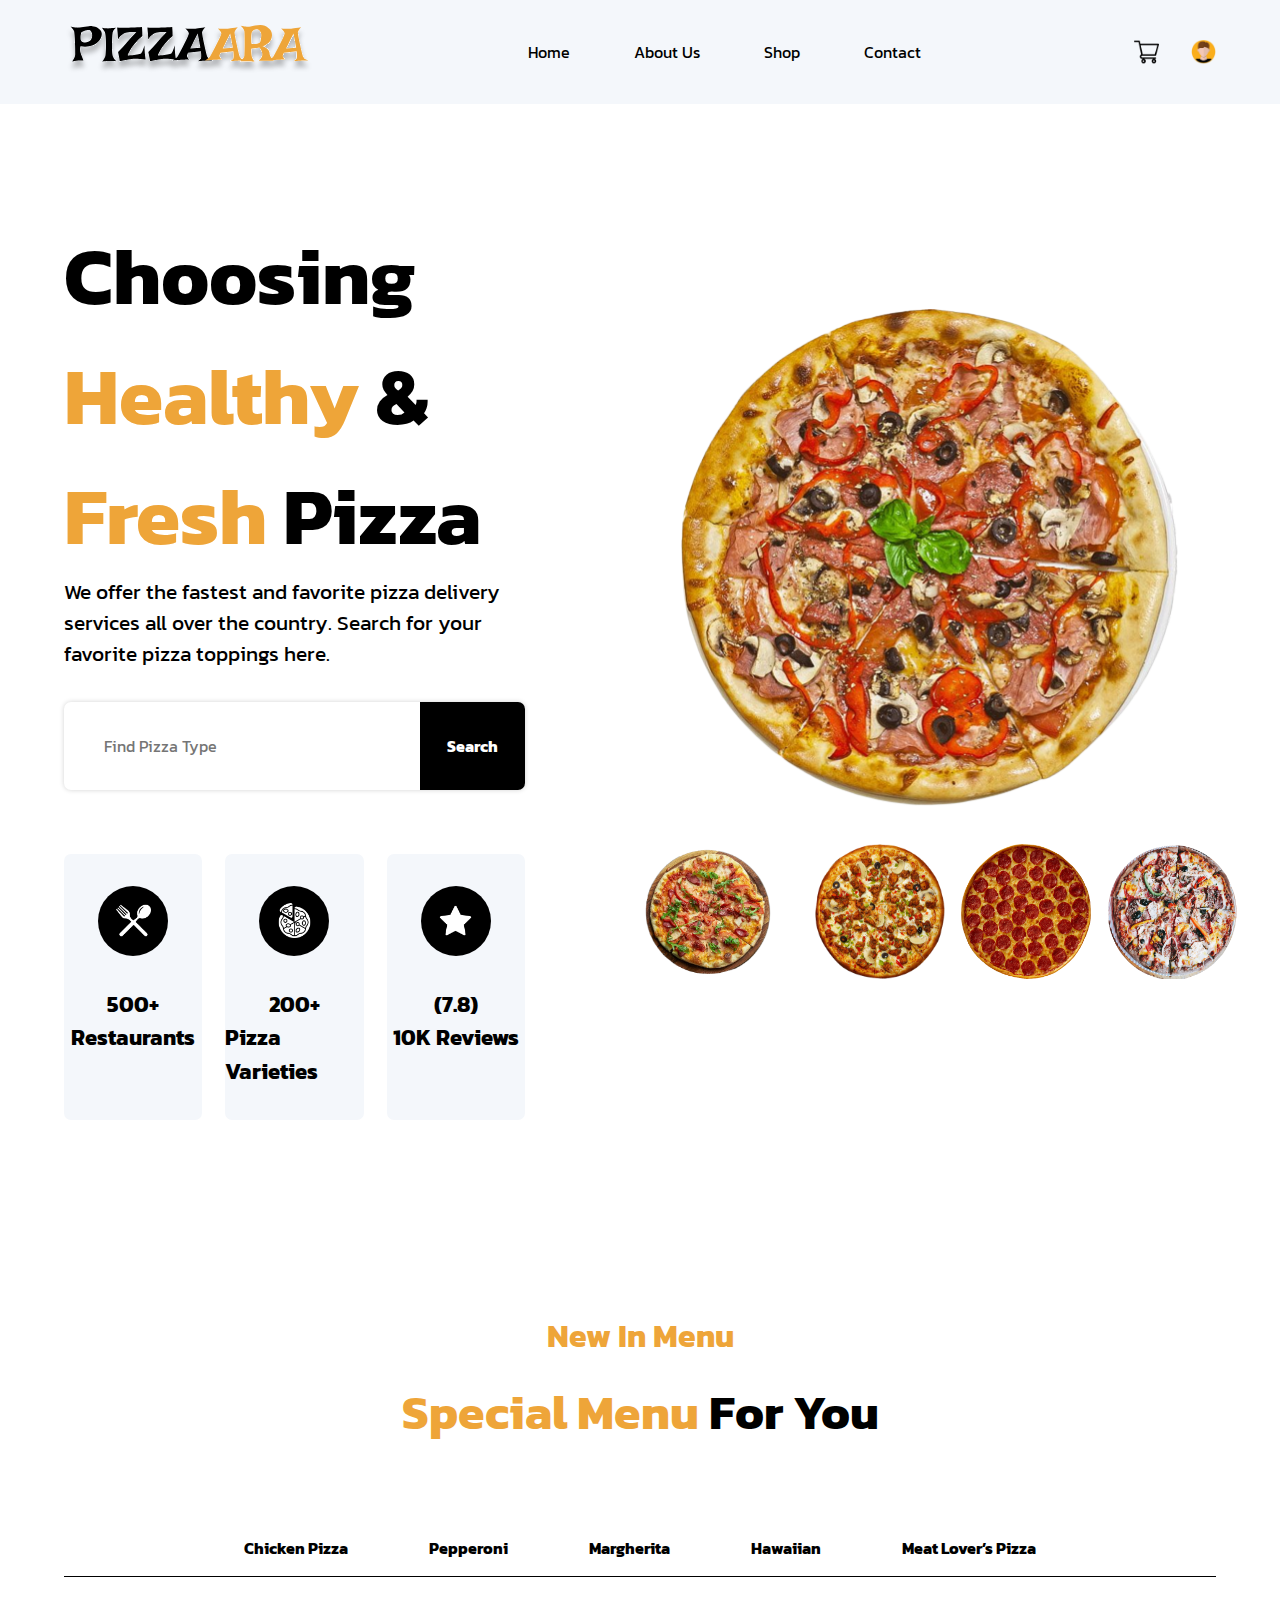
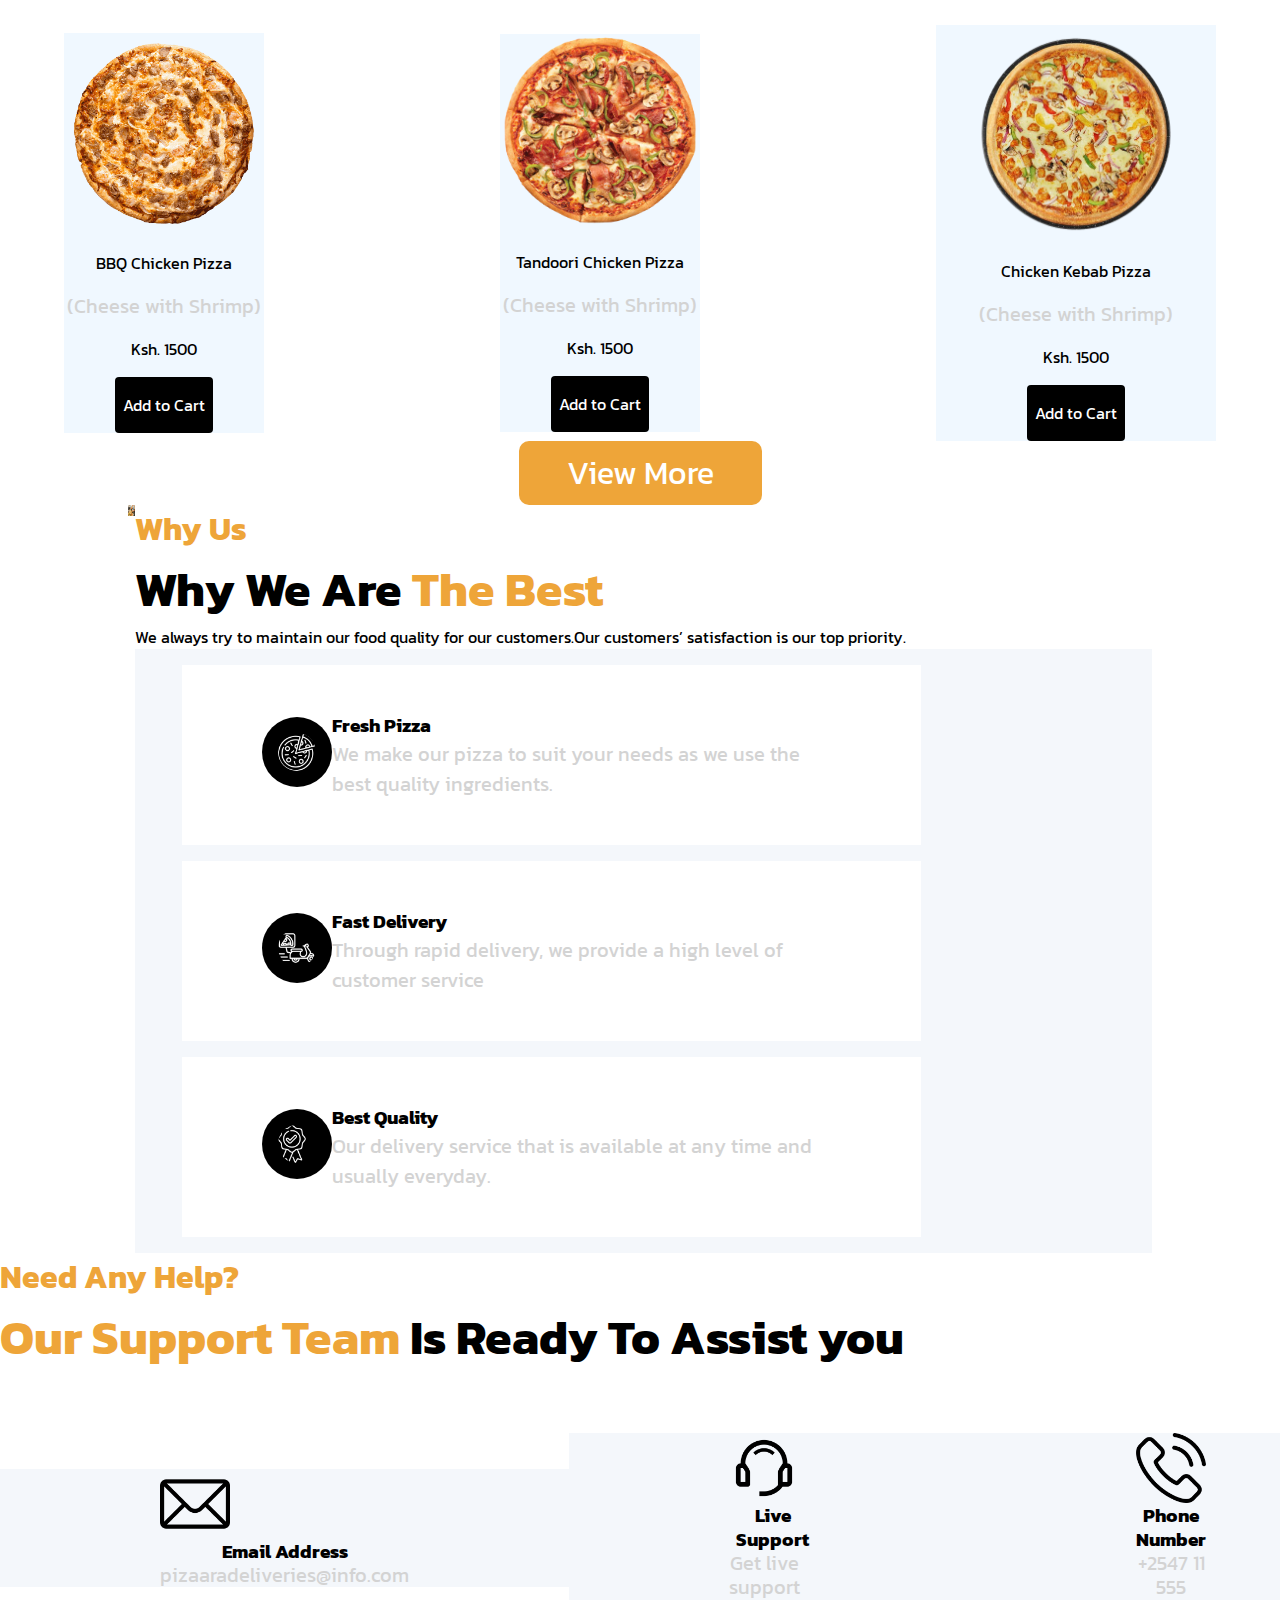
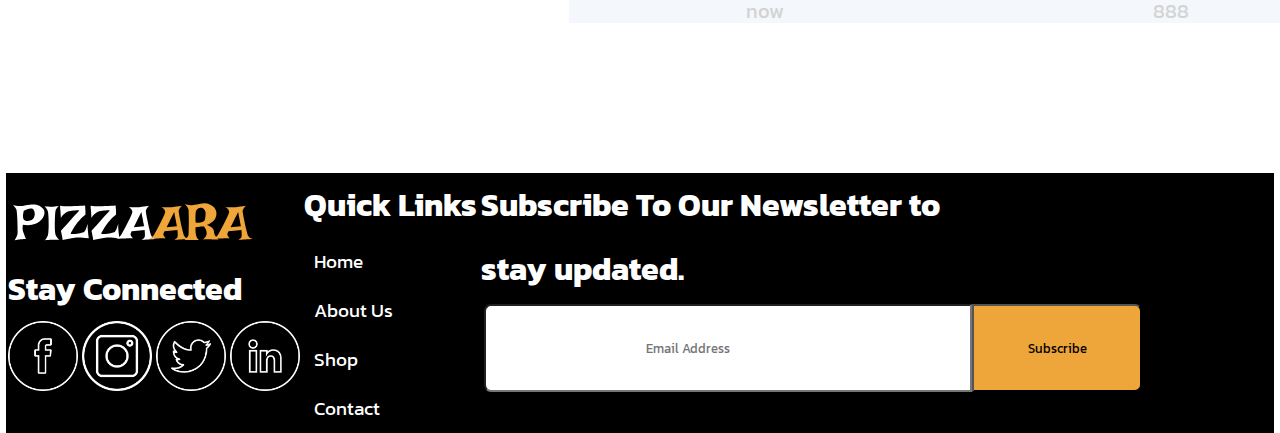
==== index.html @ a8d2695e "made changes to my project" ====
<!DOCTYPE html>
<html lang="en">
  <head>
    <meta charset="UTF-8" />
    <meta name="viewport" content="width=device-width, initial-scale=1.0" />
    <link href="css/style.css" rel="stylesheet" />
    <link rel="preconnect" href="https://fonts.googleapis.com" />
    <link rel="preconnect" href="https://fonts.gstatic.com" crossorigin />
    <link
      href="https://fonts.googleapis.com/css2?family=Kanit:wght@300;400&display=swap"
      rel="stylesheet"
    />
    <link
      rel="stylesheet"
      href="https://cdnjs.cloudflare.com/ajax/libs/font-awesome/6.5.1/css/all.min.css"
      integrity="sha512-DTOQO9RWCH3ppGqcWaEA1BIZOC6xxalwEsw9c2QQeAIftl+Vegovlnee1c9QX4TctnWMn13TZye+giMm8e2LwA=="
      crossorigin="anonymous"
      referrerpolicy="no-referrer"
    />
    <title>Pizzaara-deliveries</title>
  </head>
  <body>
    <!-- header-part -->
    <header>
      <nav class="nav">
        <div class="container">
          <div class="nav__container">
            <div class="nav__logo">
              <img src="images/logo.svg" width="250" />
            </div>
            <div class="nav__menu">
              <div class="humberger"></div>
              <ul>
                <li>Home</li>
                <li>About Us</li>
                <li>Shop</li>
                <li>Contact</li>
              </ul>
            </div>

            <div class="nav__icons">
              <img src="/images/shopping-cart.png" width="25" />
              <img src="/images/avatar.png" width="25" />
            </div>
            <div class="humberger">
              <i class="fa-solid fa-bars"></i>
            </div>
          </div>
        </div>
      </nav>
      <section class="hero">
        <div class="container">
          <div class="hero__container">
            <div class="hero__content__left">
              <div class="hero__content__left__container">
                <h4>Easy way to order your food</h4>
                <h1>
                  Choosing <span class="text__orange">Healthy </span>&<span
                    class="text__orange"
                  >
                    Fresh</span
                  >
                  Pizza
                </h1>
                <p>
                  We offer the fastest and favorite pizza delivery services all
                  over the country. Search for your favorite pizza toppings
                  here.
                </p>
                <div class="hero__search">
                  <i class="fas fa-search fa-2x"></i>
                  <form>
                    <input type="text" placeholder="Find Pizza Type" />
                    <div class="hero__search__button">
                      <button>Search</button>
                    </div>
                  </form>
                </div>
                <div class="hero__cards">
                  <div class="hero__cards__container">
                    <div class="hero__cards__image">
                      <img src="images/cutlery.png" width="35" />
                    </div>

                    <p>500+</p>
                    <p>Restaurants</p>
                  </div>
                  <div class="hero__cards__container">
                    <div class="hero__cards__image">
                      <img src="images/varieties.png" width="35" />
                    </div>

                    <p>200+</p>
                    <p>Pizza Varieties</p>
                  </div>
                  <div class="hero__cards__container">
                    <div class="hero__cards__image">
                      <img src="images/star.png" width="35" />
                    </div>
                    <p>(7.8)</p>
                    <p>10K Reviews</p>
                  </div>
                </div>
              </div>
            </div>
            <div class="hero__content__right">
              <div>
                <img src="images/hero-pizza.png" width="500" />
              </div>
              <div class="content__right__img">
                <img src="images/pizza-1.png" width="180" />
                <img src="images/pizza-2.png" width="130" />
                <img src="images/pizza-3.png" width="130" />
                <img src="images/pizza-4.png" width="130" />
              </div>
            </div>
          </div>
        </div>
      </section>
    </header>
    <!-- main-part -->
    <section class="menu">
      <div class="container">
        <div class="menu__container">
          <div class="text__orange__menu">
            <div>
              <h4><span class="text__orange">New In Menu</span></h4>
            </div>
            <div>
              <h2><span class="text__orange">Special Menu </span>For You</h2>
            </div>
          </div>
          <div>
            <div class="menu__li">
              <ul>
                <li>Chicken Pizza</li>
                <li>Pepperoni</li>
                <li>Margherita</li>
                <li>Hawaiian</li>
                <li>Meat Lover’s Pizza</li>
              </ul>
            </div>
            <div class="menu__amount__container">
              <div class="menu__images">
                <img src="images/barbecue-chicken-pizza.png" width="200" />
                <p>BBQ Chicken Pizza</p>
                <p class="light__text">(Cheese with Shrimp)</p>

                <p>Ksh. 1500</p>

                <button>Add to Cart</button>
              </div>
              <div class="menu__images">
                <img src="images/tandoori-chicken.png" width="200" />
                <p>Tandoori Chicken Pizza</p>
                <p class="light__text">(Cheese with Shrimp)</p>

                <p>Ksh. 1500</p>
                <button>Add to Cart</button>
              </div>
              <div class="menu__images">
                <img src="images/chicken-kebab.png" width="280" />
                <p>Chicken Kebab Pizza</p>
                <p class="light__text">(Cheese with Shrimp)</p>

                <p>Ksh. 1500</p>
                <button>Add to Cart</button>
              </div>
            </div>

            <div class="button__viewMore">
              <button class="text__orange">View More</button>
            </div>
          </div>
        </div>
      </div>
    </section>
    <section class="why__menu">
      <div class="why__menu__container">
        <div class="why__menu__left">
          <!-- <img src="images/why-us.png" /> -->
        </div>
        <div class="why__menu__right">
          <h4><span class="text__orange">Why Us</span></h4>
          <h2>Why We Are<span class="text__orange"> The Best</span></h2>
          <p>
            We always try to maintain our food quality for our customers.Our
            customers’ satisfaction is our top priority.
          </p>
          <div class="why__menu__section">
            <div class="why__menu__image">
              <div>
                <img src="/images/fresh-pizza.png" width="70" />
              </div>
              <div>
                <h3>Fresh Pizza</h3>
                <p class="light__text">
                  We make our pizza to suit your needs as we use the best
                  quality ingredients.
                </p>
              </div>
            </div>
            <div class="why__menu__image">
              <div>
                <img src="/images/fast-delivery.png" width="70" />
              </div>
              <div>
                <h3>Fast Delivery</h3>
                <p class="light__text">
                  Through rapid delivery, we provide a high level of customer
                  service
                </p>
              </div>
            </div>
            <div class="why__menu__image">
              <div>
                <img src="/images/quality.png" width="70" />
              </div>
              <div>
                <h3>Best Quality</h3>
                <p class="light__text">
                  Our delivery service that is available at any time and usually
                  everyday.
                </p>
              </div>
            </div>
          </div>
        </div>
      </div>
    </section>
    <section>
      <div class="menu__help">
        <h4><span class="text__orange">Need Any Help?</span></h4>
        <h2>
          <span class="text__orange">Our Support Team</span>
          <span class="black">Is Ready To Assist you</span>
        </h2>
      </div>

      <div class="menu__contact">
        <div class="menu__contact__image">
          <img src="/images/mail.png" width="70" />
          <h3><span class="black">Email Address</span></h3>
          <p class="light__text">pizaaradeliveries@info.com</p>
        </div>
        <div class="menu__contact__image">
          <img src="/images/live-support.png" width="70" />
          <h3>Live Support</h3>
          <div class="arrow__image">
            <p class="light__text">Get live support now</p>
            <i class="fa-solid fa-arrow-right fa-2x"></i>
          </div>
        </div>
        <div class="menu__contact__image">
          <img src="/images/phone.png" width="70" />

          <h3>Phone Number</h3>

          <p class="light__text">+2547 11 555 888</p>
        </div>
      </div>
    </section>
    <!-- footer-part -->
    <section>
      <div class="footer">
        <div class="footer__container">
          <div class="footer__logo __left">
            <img src="images/logo_light.svg" width="250" />

            <h4>Stay Connected</h4>
            <div class="footer__images">
              <img src="images/facebook.png" width="70" />
              <img src="/images/instagram.png" width="70" />
              <img src="/images/twitter.png" width="70" />
              <img src="images/linkedin.png" width="70" />
            </div>
          </div>

          <div class="footer__menu">
            <h4>Quick Links</h4>
            <ul class="white">
              <li>Home</li>
              <li>About Us</li>
              <li>Shop</li>
              <li>Contact</li>
            </ul>
          </div>

          <div class="footer__right">
            <h4>Subscribe To Our Newsletter to<br> stay updated.</h4>

            <div class="footer__right__form">
              <input type="text" placeholder="Email Address" />
              <button>Subscribe</button>
            </div>
          </div>
        </div>
      </div>
    </section>
  </body>
</html>
---- css/style.css ----
@import url("sections/header/nav.css");
@import url("sections/header/hero.css");
@import url("sections/menu.css");
@import url("sections/footer.css");

/* :root{

} */
* {
  margin: 0;
  padding: 0;
  box-sizing: border-box;
  font-family: "Kanit", sans-serif;
}
body{
  overflow-x: hidden;
}
.container {
  width: 90%;
  margin: 0 auto;
}
.text__orange{
  color:#eea539;
}
.text__bolder{
  font-weight: bolder;
}
h2{
  font-size: 3rem;
  font-weight: bold;
}
h4{
  font-size:2em;
  color: white;
  

} 
.light__text{
  color:lightgray;
  font-size: 20px;
}
.black{
  color:black
}
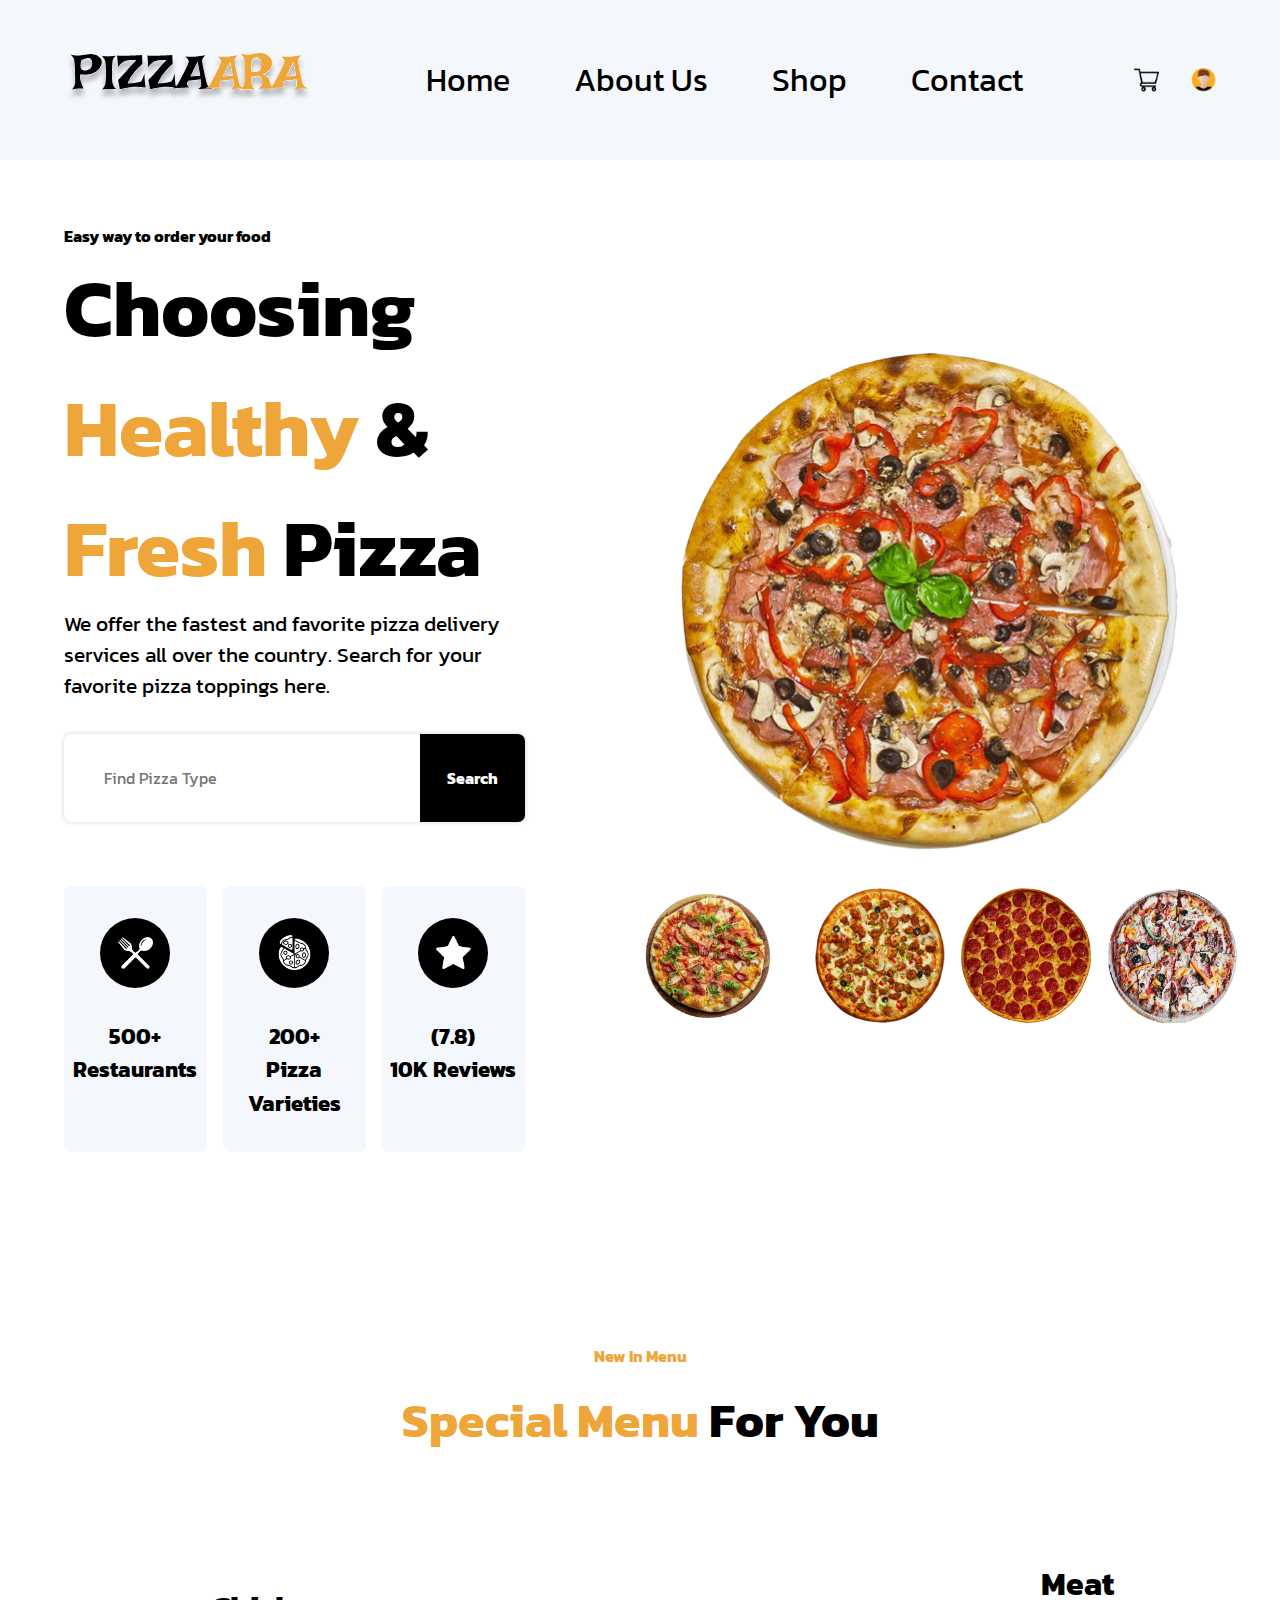
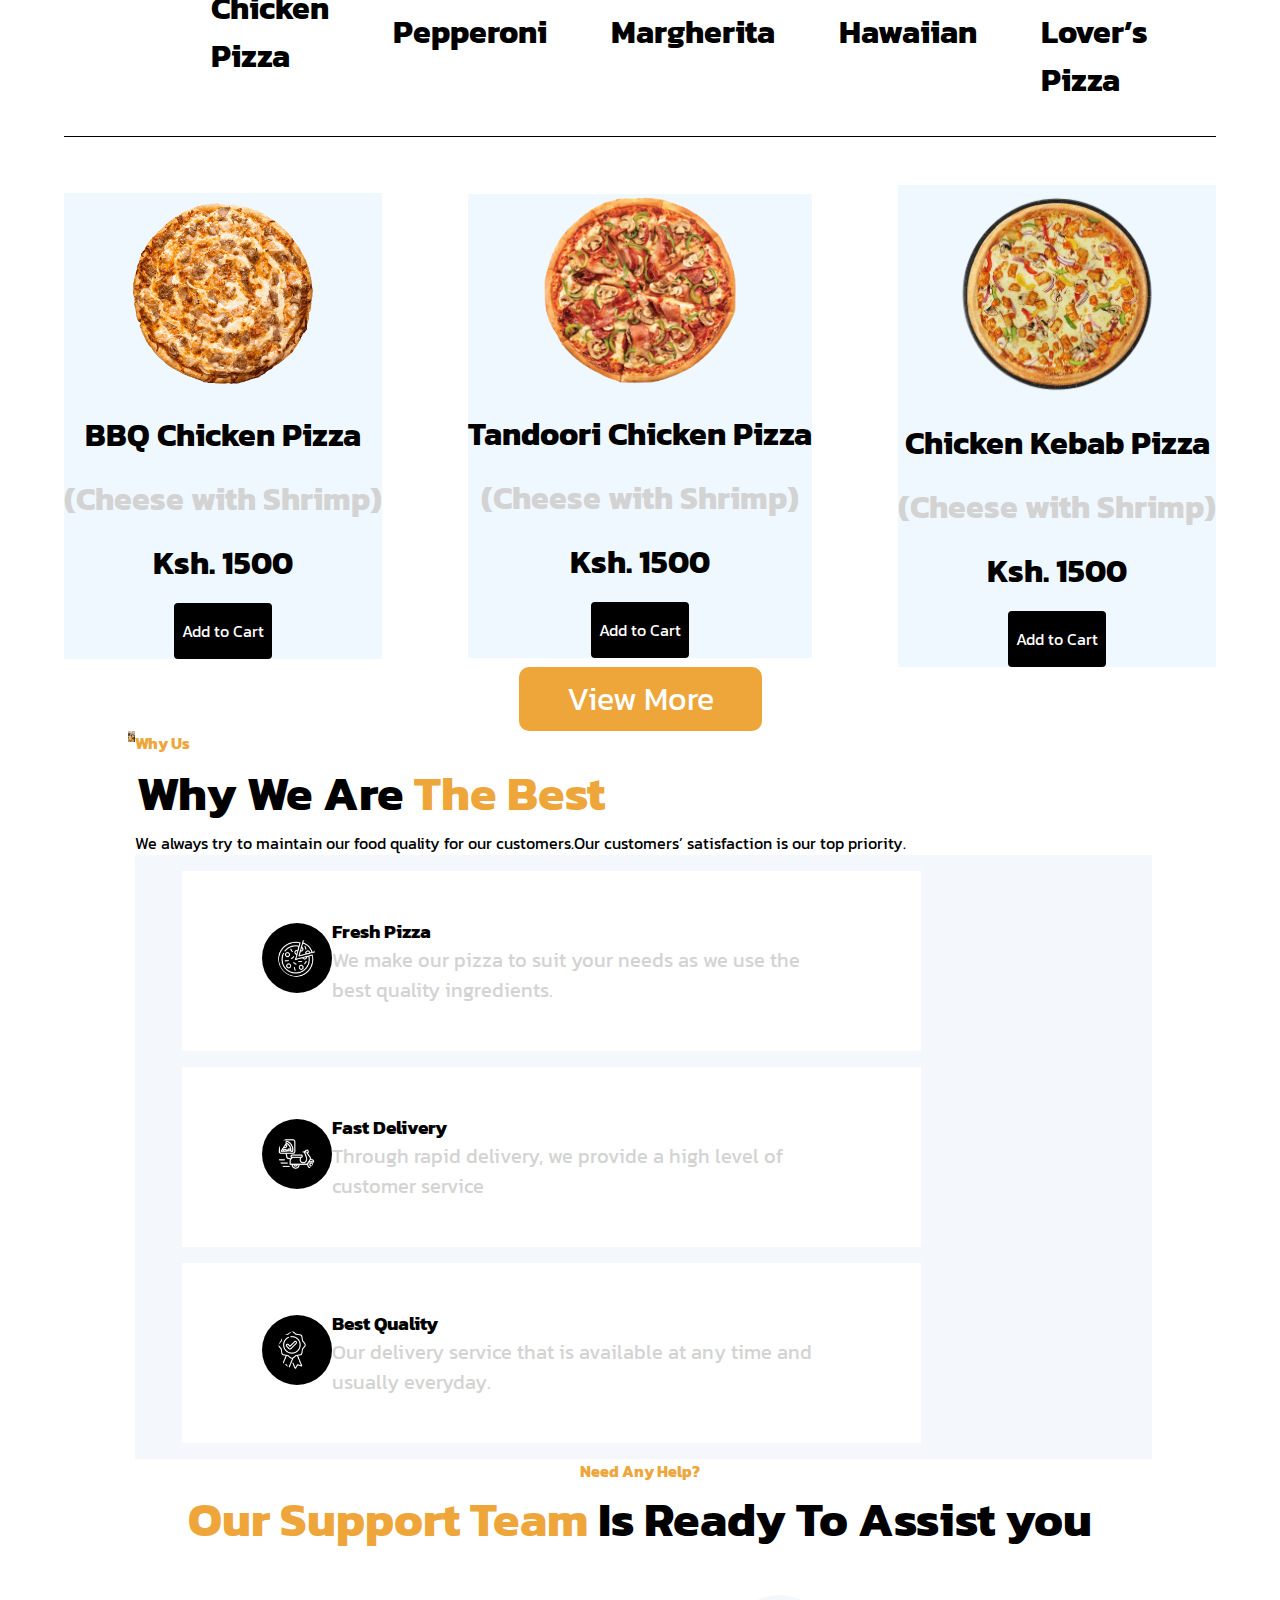
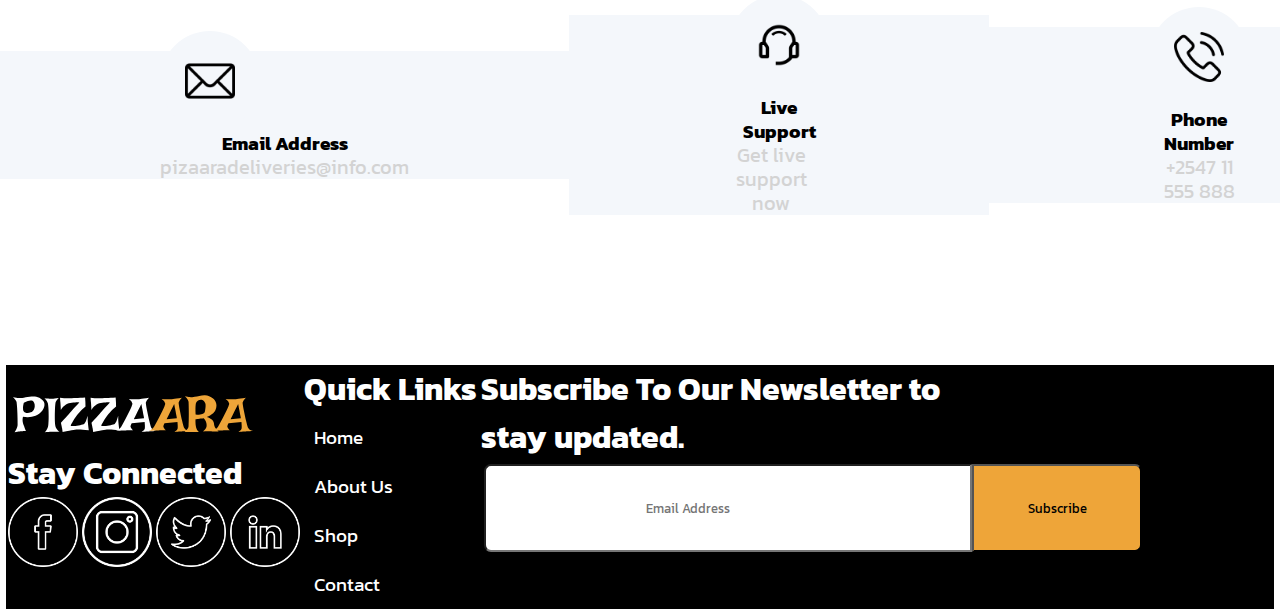
==== commit 4fde32ca: "worked on the shop project" ====
--- a/index.html
+++ b/index.html
@@ -31,9 +31,9 @@
             <div class="nav__menu">
               <div class="humberger"></div>
               <ul>
-                <li>Home</li>
+                <li><a href="/index.html"> Home </a></li>
                 <li>About Us</li>
-                <li>Shop</li>
+                <li><a href="/shop.html"> Shop </a></li>
                 <li>Contact</li>
               </ul>
             </div>
@@ -41,11 +41,11 @@
             <div class="nav__icons">
               <img src="/images/shopping-cart.png" width="25" />
               <img src="/images/avatar.png" width="25" />
-            </div>
-            <div class="humberger">
-              <i class="fa-solid fa-bars"></i>
-            </div>
-          </div>
+              <div class="humberger">
+                <i class="fa-solid fa-bars"></i>
+              </div>
+            </div>
+            </div>
         </div>
       </nav>
       <section class="hero">
@@ -78,7 +78,7 @@
                 </div>
                 <div class="hero__cards">
                   <div class="hero__cards__container">
-                    <div class="hero__cards__image">
+                    <div class="hero__cards__image" width="35">
                       <img src="images/cutlery.png" width="35" />
                     </div>
 
@@ -154,7 +154,6 @@
                 <img src="images/tandoori-chicken.png" width="200" />
                 <p>Tandoori Chicken Pizza</p>
                 <p class="light__text">(Cheese with Shrimp)</p>
-
                 <p>Ksh. 1500</p>
                 <button>Add to Cart</button>
               </div>
@@ -239,12 +238,16 @@
 
       <div class="menu__contact">
         <div class="menu__contact__image">
-          <img src="/images/mail.png" width="70" />
+          <div>
+            <img src="/images/mail.png" width="50" />
+          </div>
           <h3><span class="black">Email Address</span></h3>
           <p class="light__text">pizaaradeliveries@info.com</p>
         </div>
         <div class="menu__contact__image">
-          <img src="/images/live-support.png" width="70" />
+          <div>
+            <img src="/images/live-support.png" width="50" />
+          </div>
           <h3>Live Support</h3>
           <div class="arrow__image">
             <p class="light__text">Get live support now</p>
@@ -252,8 +255,9 @@
           </div>
         </div>
         <div class="menu__contact__image">
-          <img src="/images/phone.png" width="70" />
-
+          <div>
+            <img src="/images/phone.png" width="50" />
+          </div>
           <h3>Phone Number</h3>
 
           <p class="light__text">+2547 11 555 888</p>
@@ -267,7 +271,7 @@
           <div class="footer__logo __left">
             <img src="images/logo_light.svg" width="250" />
 
-            <h4>Stay Connected</h4>
+            <h5>Stay Connected</h5>
             <div class="footer__images">
               <img src="images/facebook.png" width="70" />
               <img src="/images/instagram.png" width="70" />
@@ -277,7 +281,7 @@
           </div>
 
           <div class="footer__menu">
-            <h4>Quick Links</h4>
+            <h5>Quick Links</h5>
             <ul class="white">
               <li>Home</li>
               <li>About Us</li>
@@ -287,7 +291,10 @@
           </div>
 
           <div class="footer__right">
-            <h4>Subscribe To Our Newsletter to<br> stay updated.</h4>
+            <h5>
+              Subscribe To Our Newsletter to<br />
+              stay updated.
+            </h5>
 
             <div class="footer__right__form">
               <input type="text" placeholder="Email Address" />
--- a/css/style.css
+++ b/css/style.css
@@ -2,6 +2,7 @@
 @import url("sections/header/hero.css");
 @import url("sections/menu.css");
 @import url("sections/footer.css");
+@import url("sections/shop.css");
 
 /* :root{
 
@@ -29,7 +30,7 @@
   font-size: 3rem;
   font-weight: bold;
 }
-h4{
+h5{
   font-size:2em;
   color: white;
   
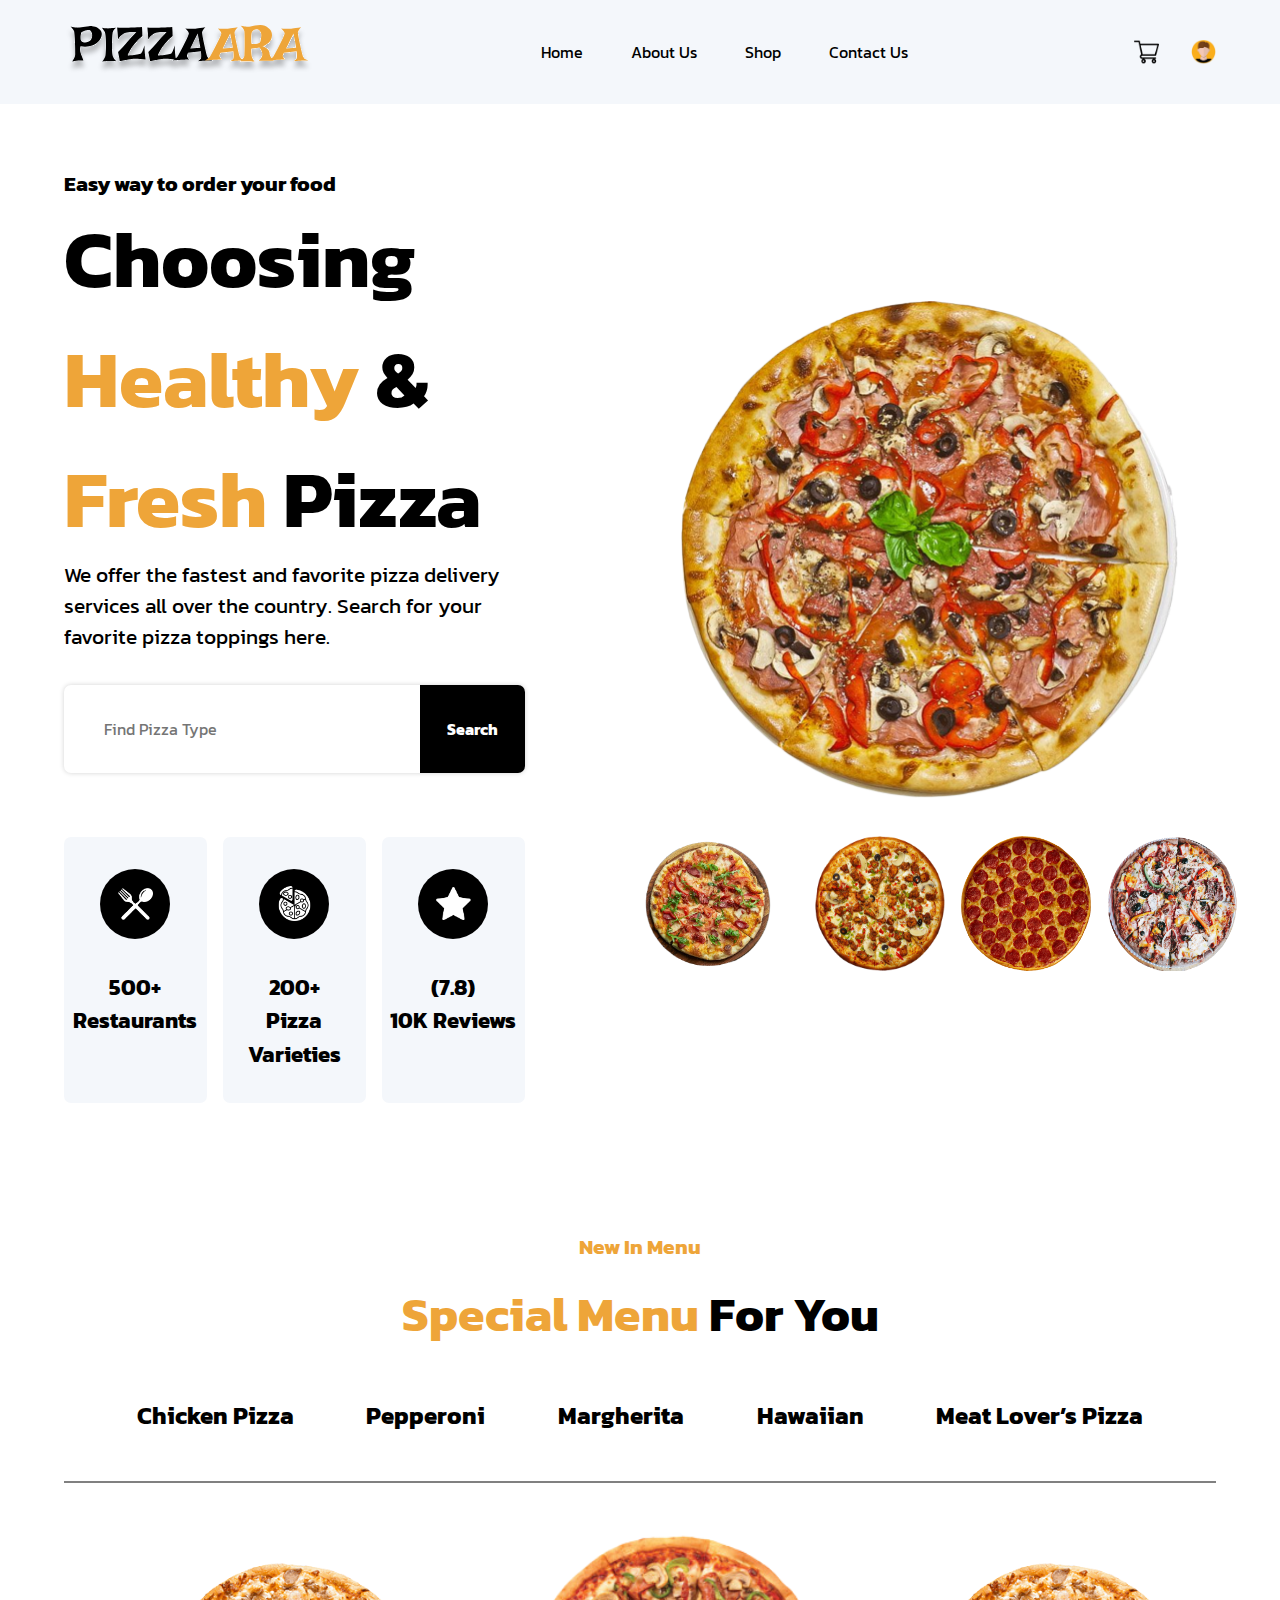
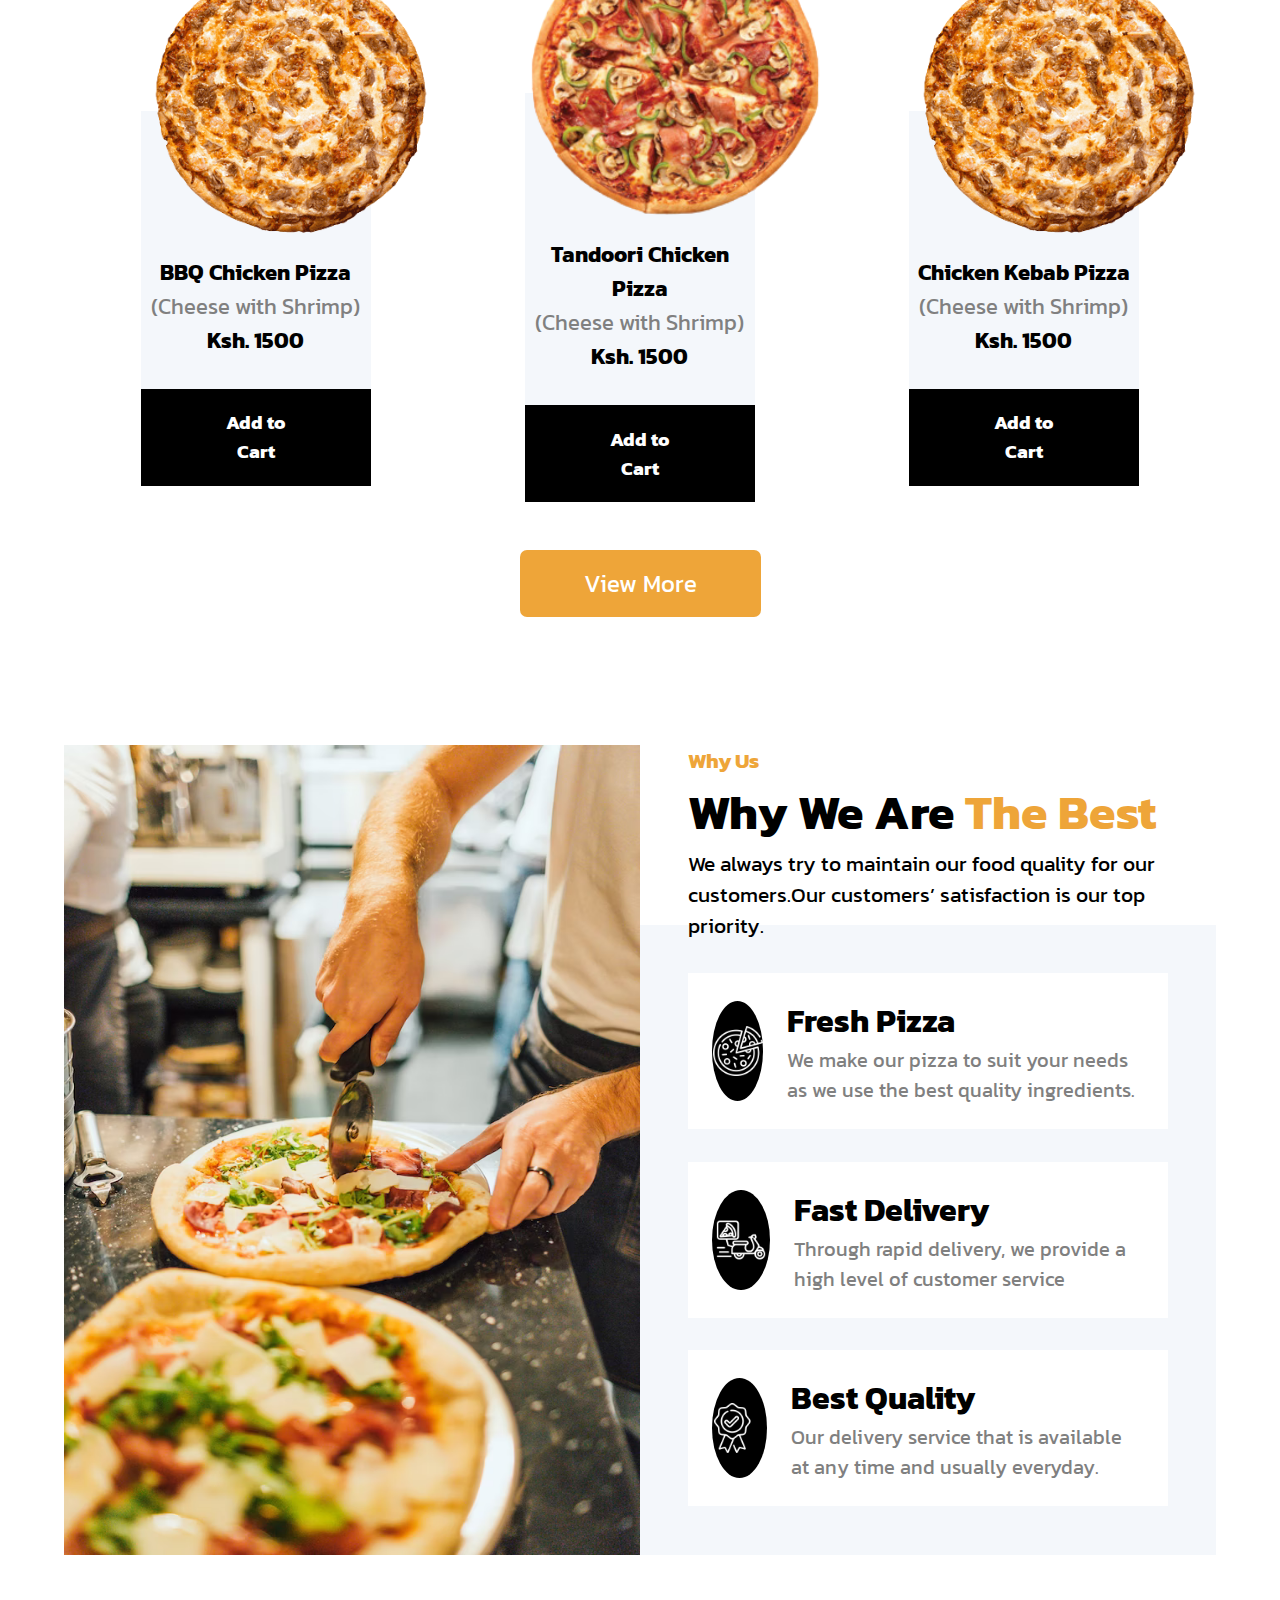
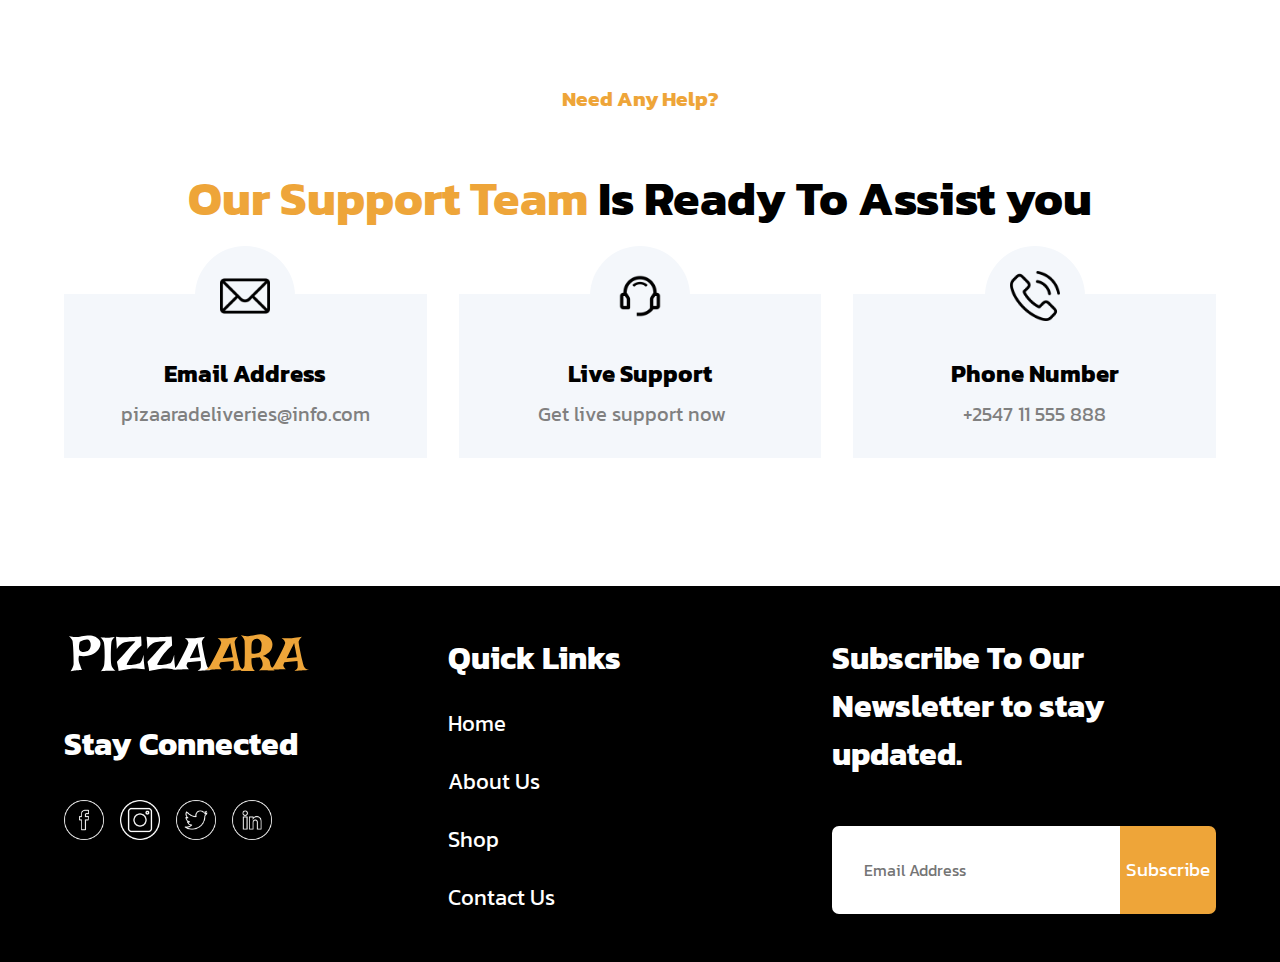
==== commit 1464b3a4: "corrected on my whole project" ====
--- a/index.html
+++ b/index.html
@@ -29,23 +29,22 @@
               <img src="images/logo.svg" width="250" />
             </div>
             <div class="nav__menu">
-              <div class="humberger"></div>
               <ul>
                 <li><a href="/index.html"> Home </a></li>
-                <li>About Us</li>
+                <li><a href="">About Us</a></li>
                 <li><a href="/shop.html"> Shop </a></li>
-                <li>Contact</li>
+                <li><a href="">Contact Us</a></li>
               </ul>
             </div>
 
             <div class="nav__icons">
-              <img src="/images/shopping-cart.png" width="25" />
-              <img src="/images/avatar.png" width="25" />
+              <img src="images/shopping-cart.png" width="25" />
+              <img src="images/avatar.png" width="25" />
               <div class="humberger">
                 <i class="fa-solid fa-bars"></i>
               </div>
             </div>
-            </div>
+          </div>
         </div>
       </nav>
       <section class="hero">
@@ -140,30 +139,46 @@
                 <li>Meat Lover’s Pizza</li>
               </ul>
             </div>
-            <div class="menu__amount__container">
-              <div class="menu__images">
-                <img src="images/barbecue-chicken-pizza.png" width="200" />
-                <p>BBQ Chicken Pizza</p>
-                <p class="light__text">(Cheese with Shrimp)</p>
-
-                <p>Ksh. 1500</p>
-
-                <button>Add to Cart</button>
-              </div>
-              <div class="menu__images">
-                <img src="images/tandoori-chicken.png" width="200" />
-                <p>Tandoori Chicken Pizza</p>
-                <p class="light__text">(Cheese with Shrimp)</p>
-                <p>Ksh. 1500</p>
-                <button>Add to Cart</button>
-              </div>
-              <div class="menu__images">
-                <img src="images/chicken-kebab.png" width="280" />
-                <p>Chicken Kebab Pizza</p>
-                <p class="light__text">(Cheese with Shrimp)</p>
-
-                <p>Ksh. 1500</p>
-                <button>Add to Cart</button>
+            <div class="menu__items">
+              <div class="menu__item">
+                <div class="menu__item__image">
+                  <img src="images/barbecue-chicken-pizza.png" width="300" />
+                </div>
+                <div class="menu__item__content">
+                  <p>BBQ Chicken Pizza</p>
+                  <p class="light__text">(Cheese with Shrimp)</p>
+                  <p>Ksh. 1500</p>
+                </div>
+                <div class="menu__item__button">
+                  <button>Add to Cart</button>
+                </div>
+              </div>
+              <div class="menu__item">
+                <div class="menu__item__image">
+                  <img src="images/tandoori-chicken.png" width="300" />
+                </div>
+                <div class="menu__item__content">
+                  <p>Tandoori Chicken Pizza</p>
+                  <p class="light__text">(Cheese with Shrimp)</p>
+                  <p>Ksh. 1500</p>
+                </div>
+                <div class="menu__item__button">
+                  <button>Add to Cart</button>
+                </div>
+              </div>
+              <div class="menu__item">
+                <div class="menu__item__image">
+                  <img src="images/barbecue-chicken-pizza.png" width="300" />
+                </div>
+                <div class="menu__item__content">
+                  <p>Chicken Kebab Pizza</p>
+                  <p class="light__text">(Cheese with Shrimp)</p>
+
+                  <p>Ksh. 1500</p>
+                </div>
+                <div class="menu__item__button">
+                  <button>Add to Cart</button>
+                </div>
               </div>
             </div>
 
@@ -174,125 +189,136 @@
         </div>
       </div>
     </section>
-    <section class="why__menu">
-      <div class="why__menu__container">
-        <div class="why__menu__left">
-          <!-- <img src="images/why-us.png" /> -->
-        </div>
-        <div class="why__menu__right">
-          <h4><span class="text__orange">Why Us</span></h4>
-          <h2>Why We Are<span class="text__orange"> The Best</span></h2>
-          <p>
-            We always try to maintain our food quality for our customers.Our
-            customers’ satisfaction is our top priority.
-          </p>
-          <div class="why__menu__section">
-            <div class="why__menu__image">
-              <div>
-                <img src="/images/fresh-pizza.png" width="70" />
-              </div>
-              <div>
-                <h3>Fresh Pizza</h3>
-                <p class="light__text">
-                  We make our pizza to suit your needs as we use the best
-                  quality ingredients.
-                </p>
-              </div>
-            </div>
-            <div class="why__menu__image">
-              <div>
-                <img src="/images/fast-delivery.png" width="70" />
-              </div>
-              <div>
-                <h3>Fast Delivery</h3>
-                <p class="light__text">
-                  Through rapid delivery, we provide a high level of customer
-                  service
-                </p>
-              </div>
-            </div>
-            <div class="why__menu__image">
-              <div>
-                <img src="/images/quality.png" width="70" />
-              </div>
-              <div>
-                <h3>Best Quality</h3>
-                <p class="light__text">
-                  Our delivery service that is available at any time and usually
-                  everyday.
-                </p>
+
+    <section class="why__us">
+      <div class="container">
+        <div class="why__us__container">
+          <div class="why__us__left">
+            <img src="images/why-us.png" />
+          </div>
+          <div class="why__us__right">
+            <div class="why__us__right--top">
+              <h4><span class="text__orange">Why Us</span></h4>
+              <h2>Why We Are<span class="text__orange"> The Best</span></h2>
+              <p>
+                We always try to maintain our food quality for our customers.Our
+                customers’ satisfaction is our top priority.
+              </p>
+            </div>
+            <div class="why__us__section">
+              <div class="why__us__items">
+                <div class="why__us__image">
+                  <img src="images/fresh-pizza.png" width="50" />
+                </div>
+                <div>
+                  <h3>Fresh Pizza</h3>
+                  <p class="light__text">
+                    We make our pizza to suit your needs as we use the best
+                    quality ingredients.
+                  </p>
+                </div>
+              </div>
+              <div class="why__us__items">
+                <div class="why__us__image">
+                  <img src="images/fast-delivery.png" width="50" />
+                </div>
+                <div>
+                  <h3>Fast Delivery</h3>
+                  <p class="light__text">
+                    Through rapid delivery, we provide a high level of customer
+                    service
+                  </p>
+                </div>
+              </div>
+              <div class="why__us__items">
+                <div class="why__us__image">
+                  <img src="images/quality.png" width="50" />
+                </div>
+                <div>
+                  <h3>Best Quality</h3>
+                  <p class="light__text">
+                    Our delivery service that is available at any time and
+                    usually everyday.
+                  </p>
+                </div>
               </div>
             </div>
           </div>
         </div>
       </div>
     </section>
+
     <section>
-      <div class="menu__help">
-        <h4><span class="text__orange">Need Any Help?</span></h4>
-        <h2>
-          <span class="text__orange">Our Support Team</span>
-          <span class="black">Is Ready To Assist you</span>
-        </h2>
-      </div>
-
-      <div class="menu__contact">
-        <div class="menu__contact__image">
-          <div>
-            <img src="/images/mail.png" width="50" />
-          </div>
-          <h3><span class="black">Email Address</span></h3>
-          <p class="light__text">pizaaradeliveries@info.com</p>
-        </div>
-        <div class="menu__contact__image">
-          <div>
-            <img src="/images/live-support.png" width="50" />
-          </div>
-          <h3>Live Support</h3>
-          <div class="arrow__image">
-            <p class="light__text">Get live support now</p>
-            <i class="fa-solid fa-arrow-right fa-2x"></i>
-          </div>
-        </div>
-        <div class="menu__contact__image">
-          <div>
-            <img src="/images/phone.png" width="50" />
-          </div>
-          <h3>Phone Number</h3>
-
-          <p class="light__text">+2547 11 555 888</p>
+      <div class="container">
+        <div class="menu__help">
+          <h4><span class="text__orange">Need Any Help?</span></h4>
+          <h2>
+            <span class="text__orange">Our Support Team</span>
+            <span class="black">Is Ready To Assist you</span>
+          </h2>
+        </div>
+
+        <div class="menu__contact">
+          <div class="menu__contact__image">
+            <div>
+              <img src="images/mail.png" width="50" />
+            </div>
+            <h3><span class="black">Email Address</span></h3>
+            <p class="light__text">pizaaradeliveries@info.com</p>
+          </div>
+          <div class="menu__contact__image">
+            <div>
+              <img src="images/live-support.png" width="50" />
+            </div>
+            <h3>Live Support</h3>
+            <div class="arrow__image">
+              <p class="light__text">Get live support now</p>
+              <i class="fa-solid fa-arrow-right fa-2x"></i>
+            </div>
+          </div>
+          <div class="menu__contact__image">
+            <div>
+              <img src="images/phone.png" width="50" />
+            </div>
+            <h3>Phone Number</h3>
+
+            <p class="light__text">+2547 11 555 888</p>
+          </div>
         </div>
       </div>
     </section>
     <!-- footer-part -->
-    <section>
-      <div class="footer">
+    <footer class="footer">
+      <div class="container">
+      
         <div class="footer__container">
-          <div class="footer__logo __left">
+          <div class="footer__left">
+            <div>
             <img src="images/logo_light.svg" width="250" />
+          </div>
 
             <h5>Stay Connected</h5>
             <div class="footer__images">
-              <img src="images/facebook.png" width="70" />
-              <img src="/images/instagram.png" width="70" />
-              <img src="/images/twitter.png" width="70" />
-              <img src="images/linkedin.png" width="70" />
+              <img src="images/facebook.png" width="40" />
+              <img src="images/instagram.png" width="40" />
+              <img src="images/twitter.png" width="40" />
+              <img src="images/linkedin.png" width="40" />
             </div>
           </div>
 
           <div class="footer__menu">
             <h5>Quick Links</h5>
             <ul class="white">
-              <li>Home</li>
-              <li>About Us</li>
-              <li>Shop</li>
-              <li>Contact</li>
+              <li><a href="/index.html"> Home </a></li>
+                <li><a href="">About Us</a></li>
+                <li><a href="/shop.html"> Shop </a></li>
+                <li><a href="">Contact Us</a></li>
             </ul>
           </div>
 
           <div class="footer__right">
             <h5>
-              Subscribe To Our Newsletter to<br />
+              Subscribe To Our Newsletter to
               stay updated.
             </h5>
 
@@ -302,7 +328,8 @@
             </div>
           </div>
         </div>
-      </div>
-    </section>
+      
+    </div>
+    </footer>
   </body>
 </html>
--- a/css/style.css
+++ b/css/style.css
@@ -2,7 +2,8 @@
 @import url("sections/header/hero.css");
 @import url("sections/menu.css");
 @import url("sections/footer.css");
-@import url("sections/shop.css");
+@import url("sections/why-us.css");
+@import url("sections/help.css");
 
 /* :root{
 
@@ -30,14 +31,16 @@
   font-size: 3rem;
   font-weight: bold;
 }
+h4{
+  font-size: 1.3rem;
+}
 h5{
   font-size:2em;
-  color: white;
   
 
 } 
 .light__text{
-  color:lightgray;
+  color:gray;
   font-size: 20px;
 }
 .black{
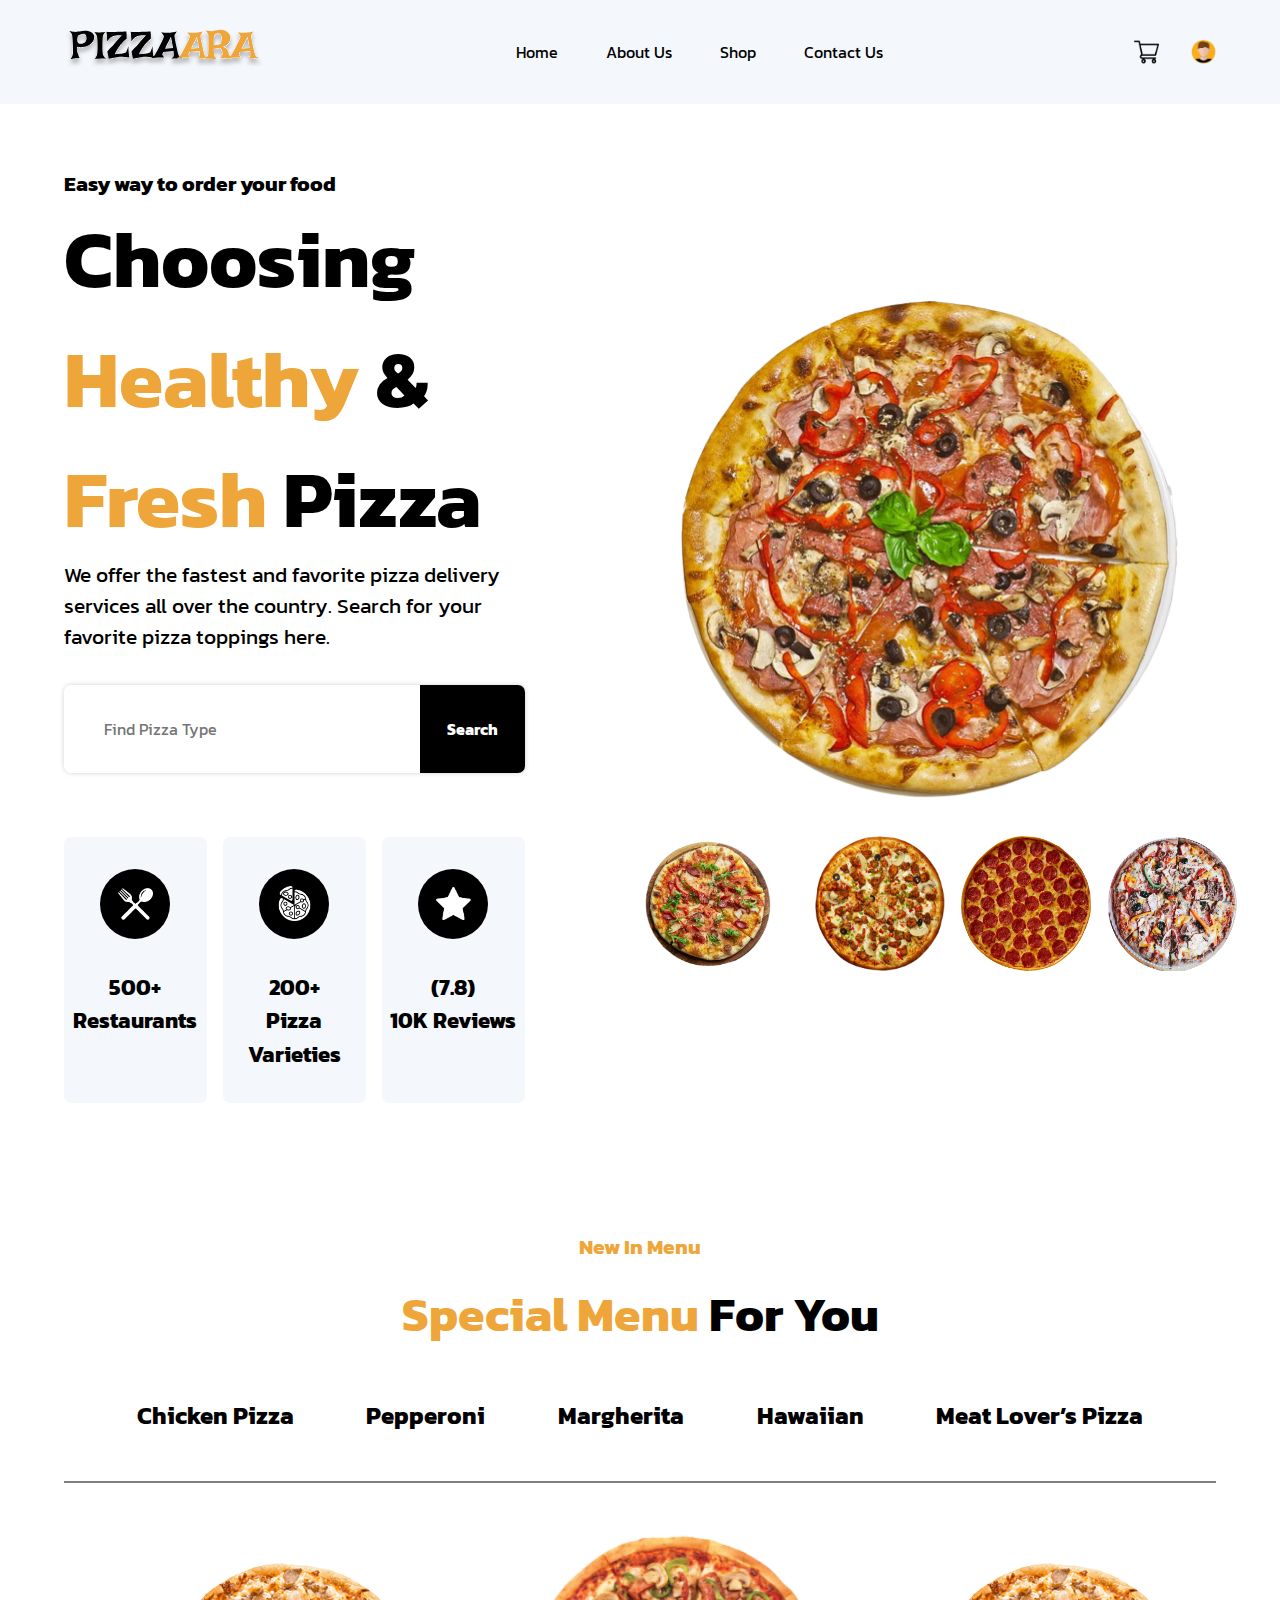
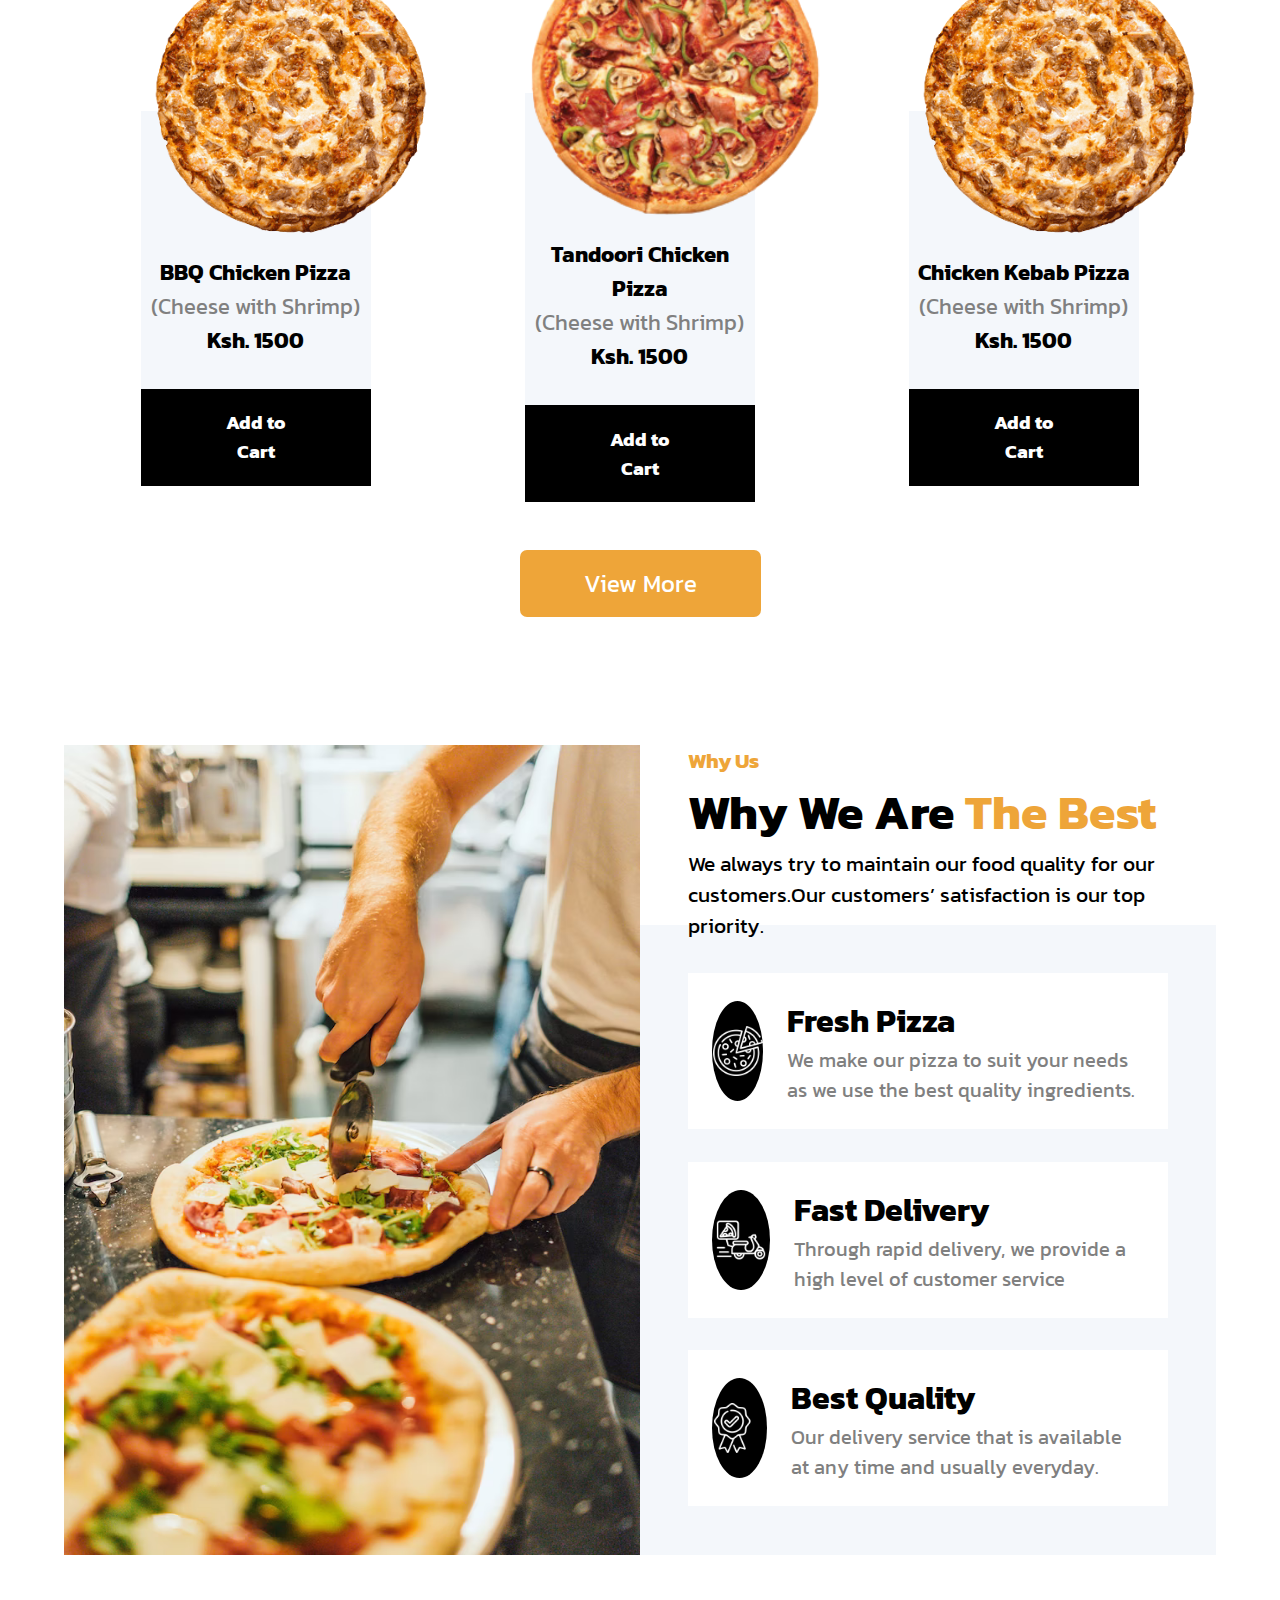
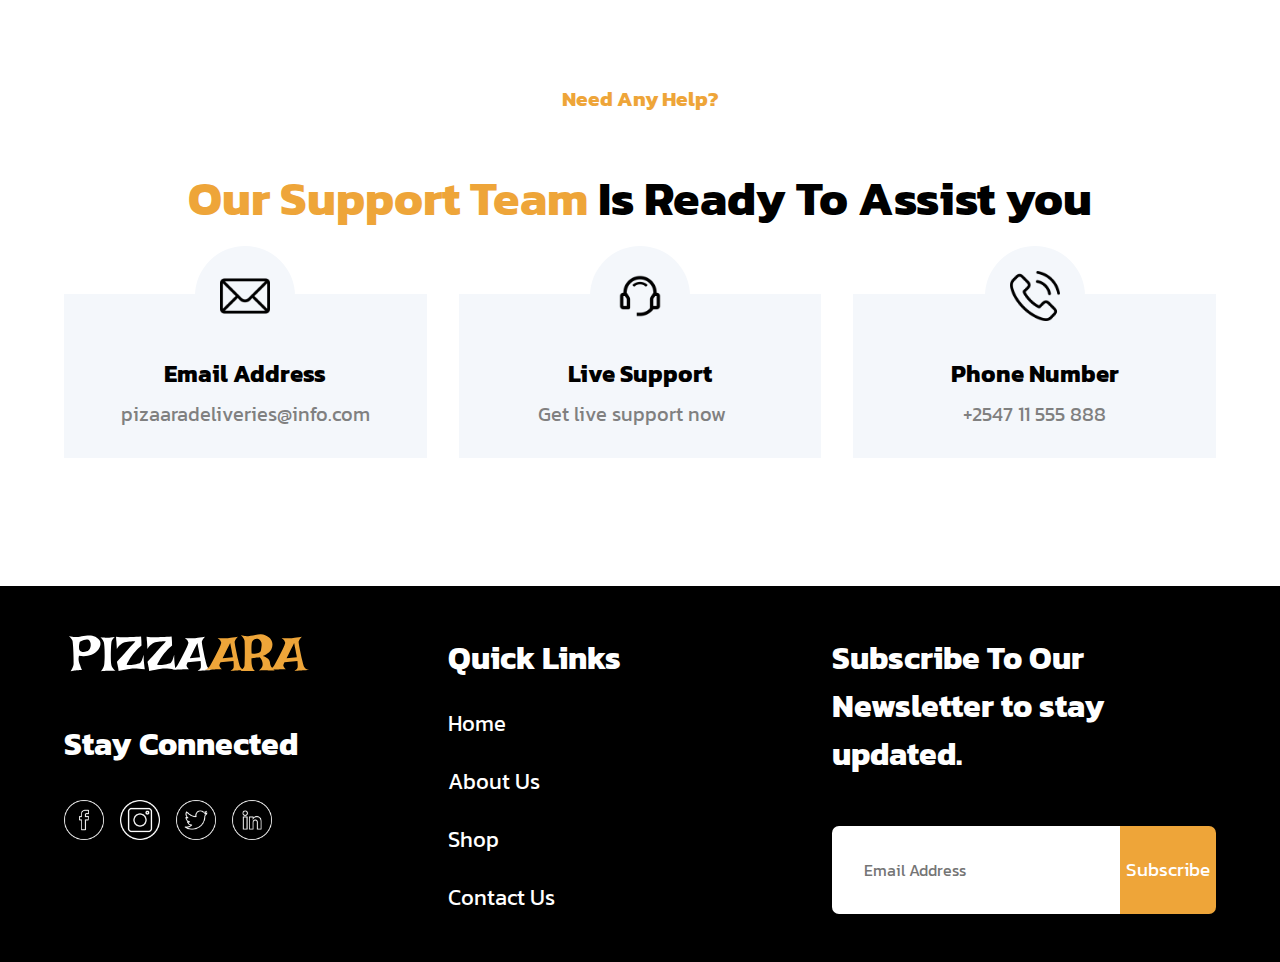
==== commit 4bd88dd5: "link the logo to the homepage" ====
--- a/index.html
+++ b/index.html
@@ -26,7 +26,9 @@
         <div class="container">
           <div class="nav__container">
             <div class="nav__logo">
-              <img src="images/logo.svg" width="250" />
+              <a href="index.html">
+                <img src="images/logo.svg" width="200" />
+              </a>
             </div>
             <div class="nav__menu">
               <ul>
@@ -309,9 +311,9 @@
           <div class="footer__menu">
             <h5>Quick Links</h5>
             <ul class="white">
-              <li><a href="/index.html"> Home </a></li>
+              <li><a href="index.html"> Home </a></li>
                 <li><a href="">About Us</a></li>
-                <li><a href="/shop.html"> Shop </a></li>
+                <li><a href="shop.html"> Shop </a></li>
                 <li><a href="">Contact Us</a></li>
             </ul>
           </div>
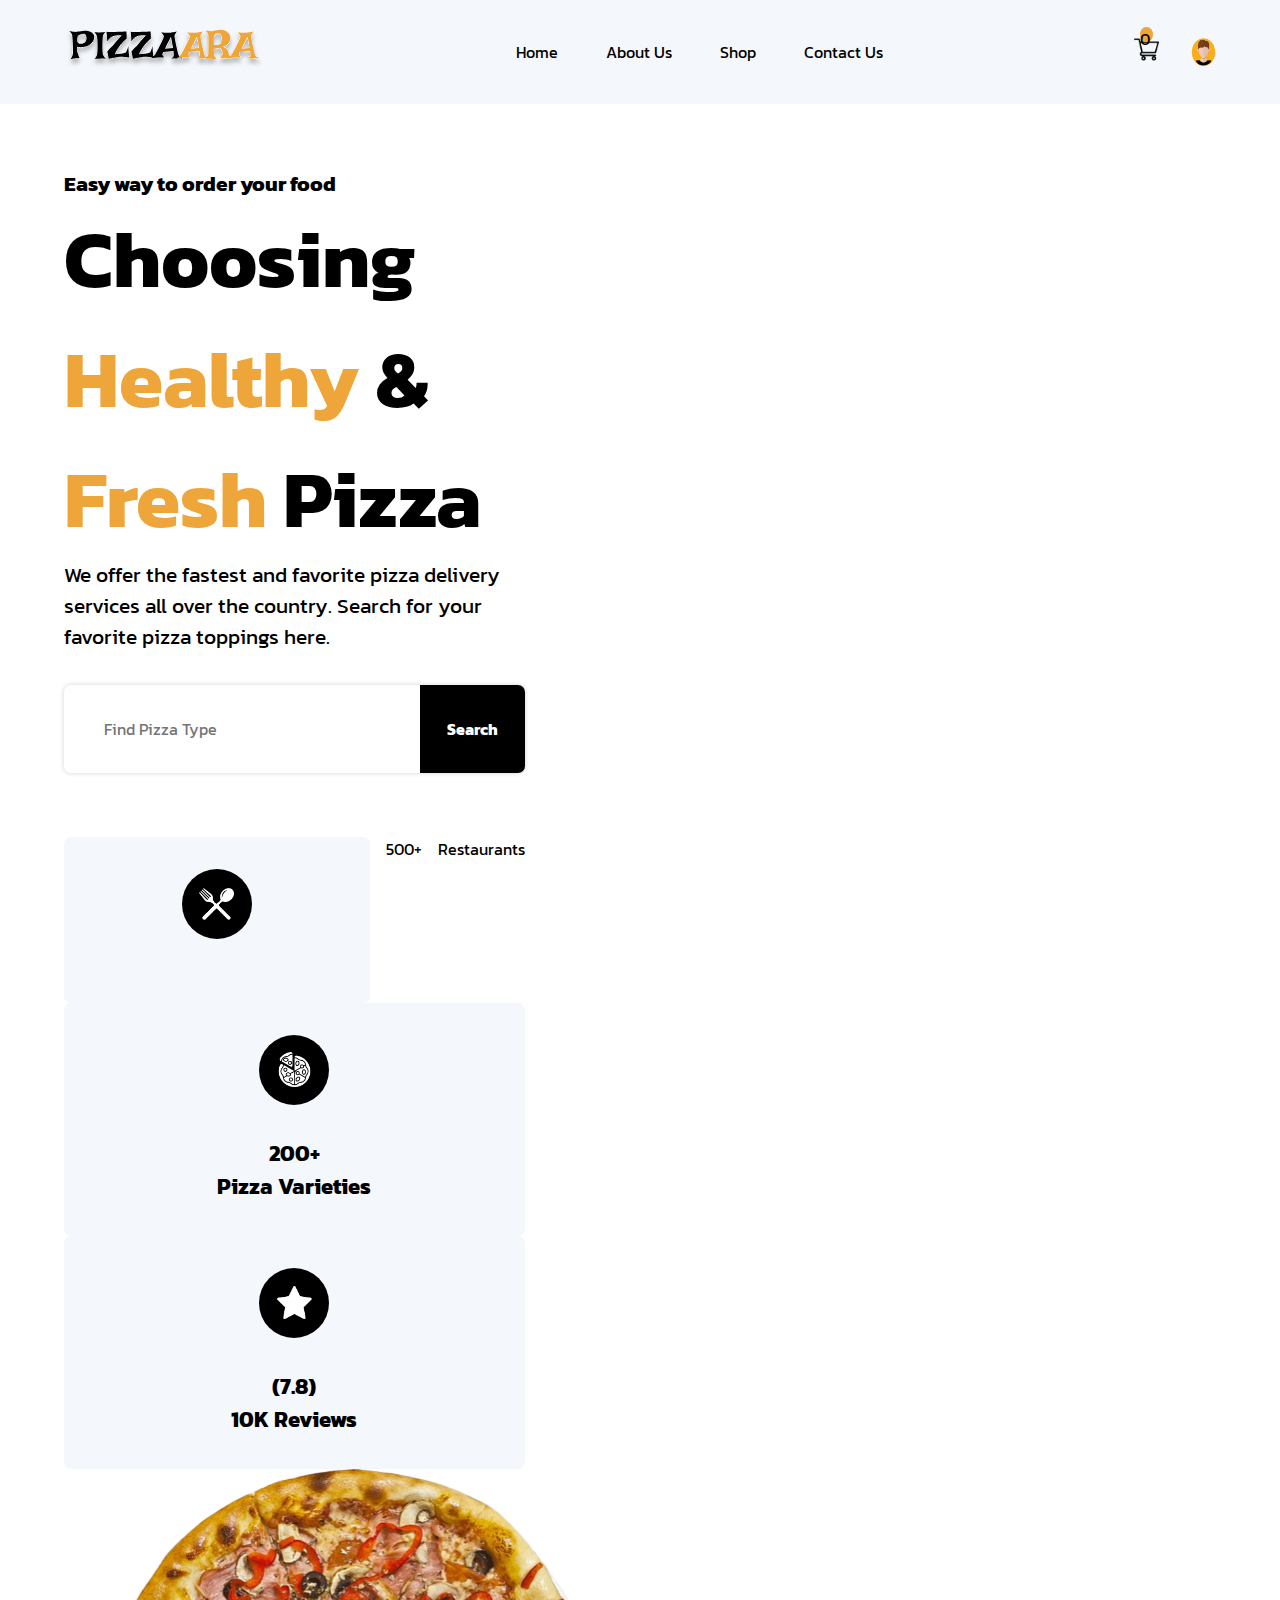
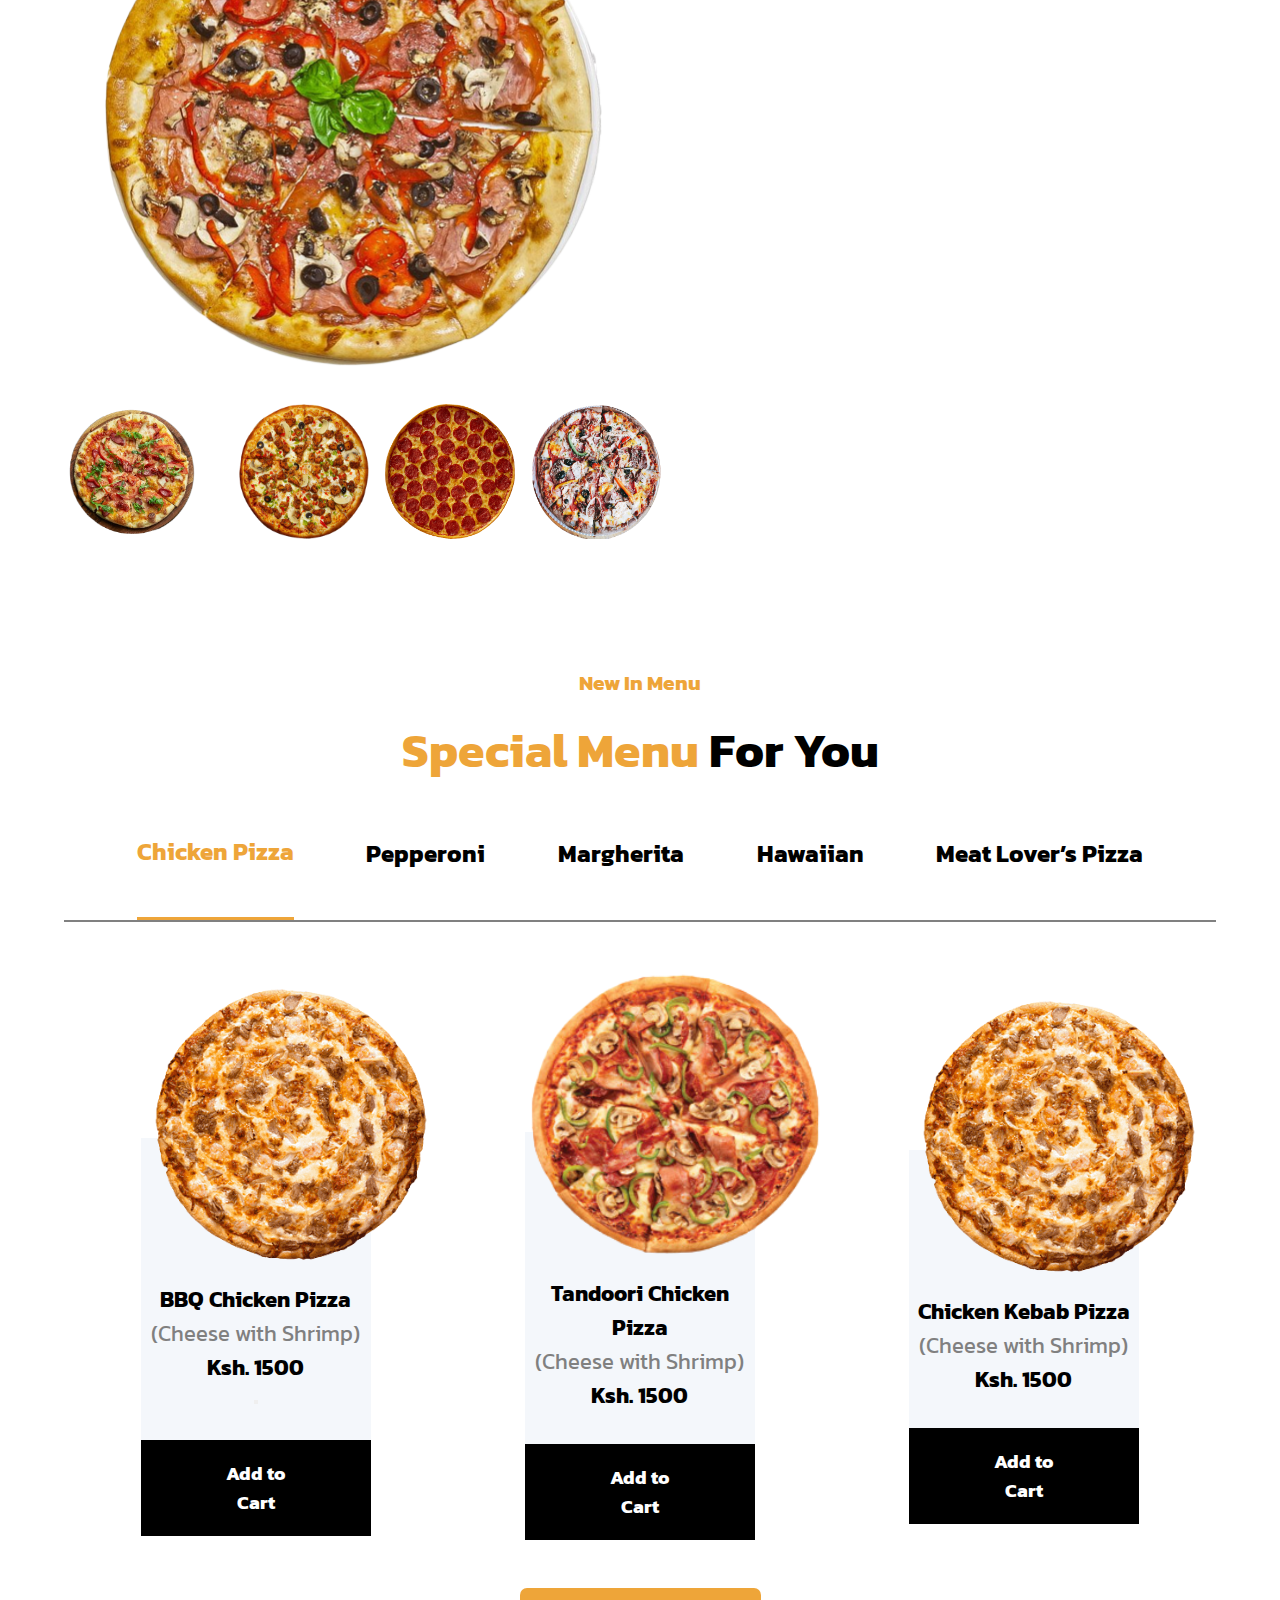
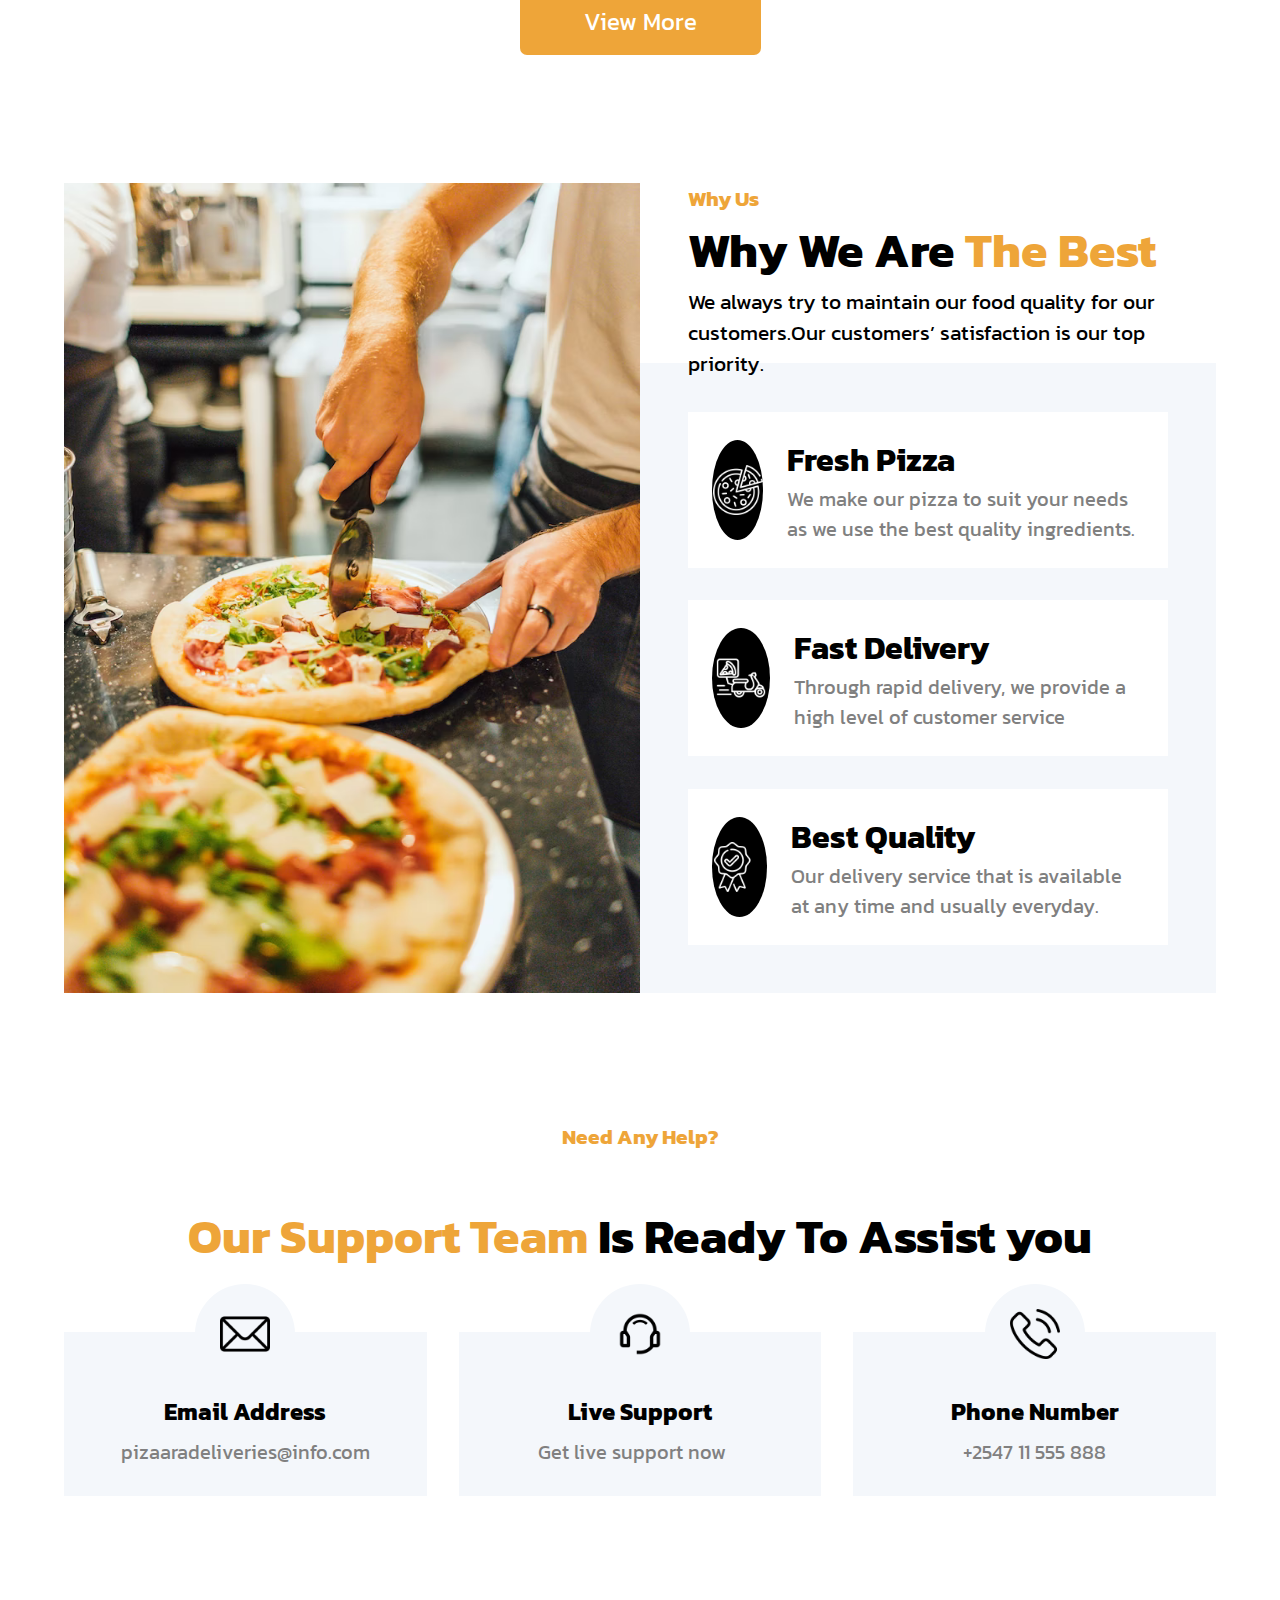
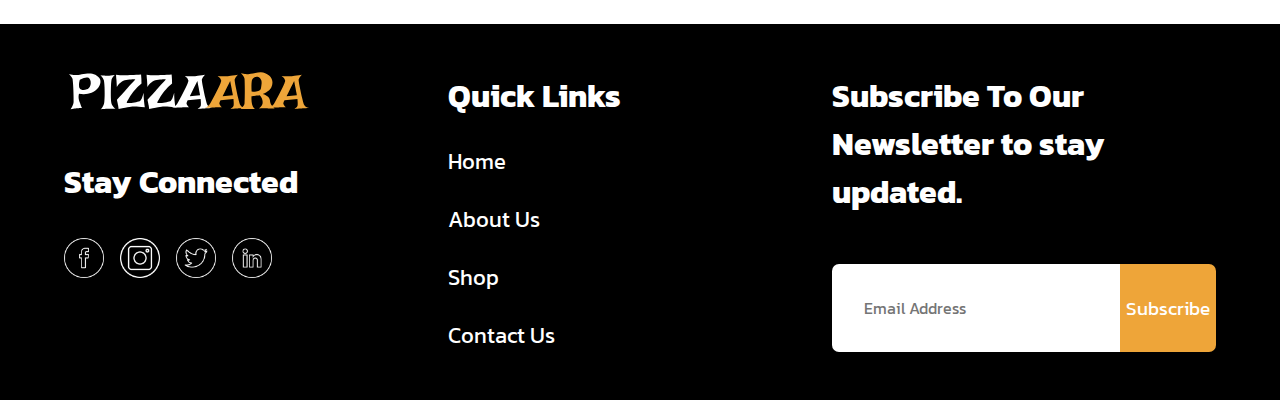
==== commit 4ca4484b: "aded the javascript interractivity to my project" ====
--- a/index.html
+++ b/index.html
@@ -21,7 +21,7 @@
   </head>
   <body>
     <!-- header-part -->
-    <header>
+    <header class="first__section">
       <nav class="nav">
         <div class="container">
           <div class="nav__container">
@@ -32,15 +32,23 @@
             </div>
             <div class="nav__menu">
               <ul>
-                <li><a href="/index.html"> Home </a></li>
-                <li><a href="">About Us</a></li>
-                <li><a href="/shop.html"> Shop </a></li>
-                <li><a href="">Contact Us</a></li>
+                <li><a href="index.html"> Home </a></li>
+                <li><a href="./pages/about.html">About Us</a></li>
+                <li><a href="./pages/shop.html"> Shop </a></li>
+                <li><a href="./pages/contact.html">Contact Us</a></li>
               </ul>
             </div>
 
             <div class="nav__icons">
-              <img src="images/shopping-cart.png" width="25" />
+              <div class="cartcounter">
+                <div id="counts">
+                  <img src="images/shopping-cart.png" width="25" />
+
+                  <div class="counter">
+                    <span id="counter">0</span>
+                  </div>
+                </div>
+              </div>
               <img src="images/avatar.png" width="25" />
               <div class="humberger">
                 <i class="fa-solid fa-bars"></i>
@@ -49,6 +57,7 @@
           </div>
         </div>
       </nav>
+      <div class="cart__section"></div>
       <section class="hero">
         <div class="container">
           <div class="hero__container">
@@ -82,41 +91,41 @@
                     <div class="hero__cards__image" width="35">
                       <img src="images/cutlery.png" width="35" />
                     </div>
-
-                    <p>500+</p>
-                    <p>Restaurants</p>
                   </div>
-                  <div class="hero__cards__container">
-                    <div class="hero__cards__image">
-                      <img src="images/varieties.png" width="35" />
-                    </div>
-
-                    <p>200+</p>
-                    <p>Pizza Varieties</p>
+                  <p>500+</p>
+                  <p>Restaurants</p>
+                </div>
+                <div class="hero__cards__container">
+                  <div class="hero__cards__image">
+                    <img src="images/varieties.png" width="35" />
                   </div>
-                  <div class="hero__cards__container">
-                    <div class="hero__cards__image">
-                      <img src="images/star.png" width="35" />
-                    </div>
-                    <p>(7.8)</p>
-                    <p>10K Reviews</p>
+
+                  <p>200+</p>
+                  <p>Pizza Varieties</p>
+                </div>
+                <div class="hero__cards__container">
+                  <div class="hero__cards__image">
+                    <img src="images/star.png" width="35" />
                   </div>
-                </div>
-              </div>
-            </div>
-            <div class="hero__content__right">
-              <div>
-                <img src="images/hero-pizza.png" width="500" />
-              </div>
-              <div class="content__right__img">
-                <img src="images/pizza-1.png" width="180" />
-                <img src="images/pizza-2.png" width="130" />
-                <img src="images/pizza-3.png" width="130" />
-                <img src="images/pizza-4.png" width="130" />
-              </div>
-            </div>
-          </div>
-        </div>
+                  <p>(7.8)</p>
+                  <p>10K Reviews</p>
+                </div>
+              </div>
+            </div>
+          </div>
+          <div class="hero__content__right">
+            <div>
+              <img src="images/hero-pizza.png" width="500" />
+            </div>
+            <div class="content__right__img">
+              <img src="images/pizza-1.png" width="180" />
+              <img src="images/pizza-2.png" width="130" />
+              <img src="images/pizza-3.png" width="130" />
+              <img src="images/pizza-4.png" width="130" />
+            </div>
+          </div>
+        </div>
+        <!-- </div> -->
       </section>
     </header>
     <!-- main-part -->
@@ -134,14 +143,14 @@
           <div>
             <div class="menu__li">
               <ul>
-                <li>Chicken Pizza</li>
-                <li>Pepperoni</li>
-                <li>Margherita</li>
-                <li>Hawaiian</li>
-                <li>Meat Lover’s Pizza</li>
+                <li class="select">Chicken Pizza</li>
+                <li class="select">Pepperoni</li>
+                <li class="select">Margherita</li>
+                <li class="select">Hawaiian</li>
+                <li class="select">Meat Lover’s Pizza</li>
               </ul>
             </div>
-            <div class="menu__items">
+            <div class="menu__items chicken">
               <div class="menu__item">
                 <div class="menu__item__image">
                   <img src="images/barbecue-chicken-pizza.png" width="300" />
@@ -150,9 +159,10 @@
                   <p>BBQ Chicken Pizza</p>
                   <p class="light__text">(Cheese with Shrimp)</p>
                   <p>Ksh. 1500</p>
-                </div>
-                <div class="menu__item__button">
-                  <button>Add to Cart</button>
+                  <button></button>
+                </div>
+                <div class="menu__item__button">
+                  <button class="button">Add to Cart</button>
                 </div>
               </div>
               <div class="menu__item">
@@ -165,7 +175,7 @@
                   <p>Ksh. 1500</p>
                 </div>
                 <div class="menu__item__button">
-                  <button>Add to Cart</button>
+                  <button class="button">Add to Cart</button>
                 </div>
               </div>
               <div class="menu__item">
@@ -179,7 +189,175 @@
                   <p>Ksh. 1500</p>
                 </div>
                 <div class="menu__item__button">
-                  <button>Add to Cart</button>
+                  <button class="button">Add to Cart</button>
+                </div>
+              </div>
+            </div>
+            <div class="menu__items pepperoni">
+              <div class="menu__item">
+                <div class="menu__item__image">
+                  <img src="images/barbecue-chicken-pizza.png" width="300" />
+                </div>
+                <div class="menu__item__content">
+                  <p>BBQ pepperoni</p>
+                  <p class="light__text">(Cheese with Shrimp)</p>
+                  <p>Ksh. 1500</p>
+                </div>
+                <div class="menu__item__button">
+                  <button class="button">Add to Cart</button>
+                </div>
+              </div>
+              <div class="menu__item">
+                <div class="menu__item__image">
+                  <img src="images/tandoori-chicken.png" width="300" />
+                </div>
+                <div class="menu__item__content">
+                  <p>Tandooripepperoni</p>
+                  <p class="light__text">(Cheese with Shrimp)</p>
+                  <p>Ksh. 1500</p>
+                </div>
+                <div class="menu__item__button">
+                  <button class="button">Add to Cart</button>
+                </div>
+              </div>
+              <div class="menu__item">
+                <div class="menu__item__image">
+                  <img src="images/barbecue-chicken-pizza.png" width="300" />
+                </div>
+                <div class="menu__item__content">
+                  <p>pepperoni</p>
+                  <p class="light__text">(Cheese with Shrimp)</p>
+
+                  <p>Ksh. 1500</p>
+                </div>
+                <div class="menu__item__button">
+                  <button class="button">Add to Cart</button>
+                </div>
+              </div>
+            </div>
+            <div class="menu__items margherita">
+              <div class="menu__item">
+                <div class="menu__item__image">
+                  <img src="images/barbecue-chicken-pizza.png" width="300" />
+                </div>
+                <div class="menu__item__content">
+                  <p>BBQ margherita</p>
+                  <p class="light__text">(Cheese with Shrimp)</p>
+                  <p>Ksh. 1500</p>
+                </div>
+                <div class="menu__item__button">
+                  <button class="button">Add to Cart</button>
+                </div>
+              </div>
+              <div class="menu__item">
+                <div class="menu__item__image">
+                  <img src="images/tandoori-chicken.png" width="300" />
+                </div>
+                <div class="menu__item__content">
+                  <p>Tandoori margherita</p>
+                  <p class="light__text">(Cheese with Shrimp)</p>
+                  <p>Ksh. 1500</p>
+                </div>
+                <div class="menu__item__button">
+                  <button class="button">Add to Cart</button>
+                </div>
+              </div>
+              <div class="menu__item">
+                <div class="menu__item__image">
+                  <img src="images/barbecue-chicken-pizza.png" width="300" />
+                </div>
+                <div class="menu__item__content">
+                  <p>Chicken margherita</p>
+                  <p class="light__text">(Cheese with Shrimp)</p>
+
+                  <p>Ksh. 1500</p>
+                </div>
+                <div class="menu__item__button">
+                  <button class="button">Add to Cart</button>
+                </div>
+              </div>
+            </div>
+            <div class="menu__items hawaiian">
+              <div class="menu__item">
+                <div class="menu__item__image">
+                  <img src="images/barbecue-chicken-pizza.png" width="300" />
+                </div>
+                <div class="menu__item__content">
+                  <p>BBQ hawaiian</p>
+                  <p class="light__text">(Cheese with Shrimp)</p>
+                  <p>Ksh. 1500</p>
+                </div>
+                <div class="menu__item__button">
+                  <button class="button">Add to Cart</button>
+                </div>
+              </div>
+              <div class="menu__item">
+                <div class="menu__item__image">
+                  <img src="images/tandoori-chicken.png" width="300" />
+                </div>
+                <div class="menu__item__content">
+                  <p>Tandoori hawaiian</p>
+                  <p class="light__text">(Cheese with Shrimp)</p>
+                  <p>Ksh. 1500</p>
+                </div>
+                <div class="menu__item__button">
+                  <button class="button">Add to Cart</button>
+                </div>
+              </div>
+              <div class="menu__item">
+                <div class="menu__item__image">
+                  <img src="images/barbecue-chicken-pizza.png" width="300" />
+                </div>
+                <div class="menu__item__content">
+                  <p>hawaiian</p>
+                  <p class="light__text">(Cheese with Shrimp)</p>
+
+                  <p>Ksh. 1500</p>
+                </div>
+                <div class="menu__item__button">
+                  <button class="button">Add to Cart</button>
+                </div>
+              </div>
+            </div>
+            <div class="menu__items meat">
+              <div class="menu__item">
+                <div class="menu__item__image">
+                  <img src="images/barbecue-chicken-pizza.png" width="300" />
+                </div>
+                <div class="menu__item__content">
+                  <p>BBQ meat</p>
+                  <p class="light__text">(Cheese with Shrimp)</p>
+                  <p>Ksh. 1500</p>
+                </div>
+                <div class="menu__item__button">
+                  <button class="button">Add to Cart</button>
+                </div>
+              </div>
+              <div class="menu__item">
+                <div class="menu__item__image">
+                  <img src="images/tandoori-chicken.png" width="300" />
+                </div>
+                <div class="menu__item__content">
+                  <p>Tandoori meat</p>
+                  <p class="light__text">(Cheese with Shrimp)</p>
+                  <p>Ksh. 1500</p>
+                </div>
+                <div class="menu__item__button">
+                  <button class="button">Add to Cart</button>
+                </div>
+              </div>
+              <div class="menu__item">
+                <div class="menu__item__image">
+                  <img src="images/barbecue-chicken-pizza.png" width="300" />
+                </div>
+                <div class="menu__item__content">
+                  <p>Chicken meat</p>
+                  <p class="light__text">(Cheese with Shrimp)</p>
+
+                  <p>Ksh. 1500</p>
+                </div>
+                <div class="menu__item__button">
+                  <button class="button">Add to Cart</button>
                 </div>
               </div>
             </div>
@@ -292,12 +470,11 @@
     <!-- footer-part -->
     <footer class="footer">
       <div class="container">
-      
         <div class="footer__container">
           <div class="footer__left">
             <div>
-            <img src="images/logo_light.svg" width="250" />
-          </div>
+              <img src="images/logo_light.svg" width="250" />
+            </div>
 
             <h5>Stay Connected</h5>
             <div class="footer__images">
@@ -311,18 +488,16 @@
           <div class="footer__menu">
             <h5>Quick Links</h5>
             <ul class="white">
+              <!-- <ul> -->
               <li><a href="index.html"> Home </a></li>
-                <li><a href="">About Us</a></li>
-                <li><a href="shop.html"> Shop </a></li>
-                <li><a href="">Contact Us</a></li>
+              <li><a href="./pages/about.html">About Us</a></li>
+              <li><a href="./pages/shop.html"> Shop </a></li>
+              <li><a href="./pages/contact.html">Contact Us</a></li>
             </ul>
           </div>
 
           <div class="footer__right">
-            <h5>
-              Subscribe To Our Newsletter to
-              stay updated.
-            </h5>
+            <h5>Subscribe To Our Newsletter to stay updated.</h5>
 
             <div class="footer__right__form">
               <input type="text" placeholder="Email Address" />
@@ -330,8 +505,9 @@
             </div>
           </div>
         </div>
-      
-    </div>
+      </div>
     </footer>
+    <script src="js/script.js"></script>
+    <script src="js/cart.js"></script>
   </body>
 </html>
--- a/css/style.css
+++ b/css/style.css
@@ -46,6 +46,23 @@
 .black{
   color:black
 }
+.active{
+  border-bottom: 3px solid #eea539;
+  color: #eea539;
+}
+.first__section{
+  position: relative;
+}
+  .cart__section{
+    background-color: #eea539;
+    min-height: 10vh;
+    /* width:20%; */
+  position:absolute;
+right:0;
+top:7%;
+  }
 
+  .show__cart{
+    width:20%;
+}
 
-
